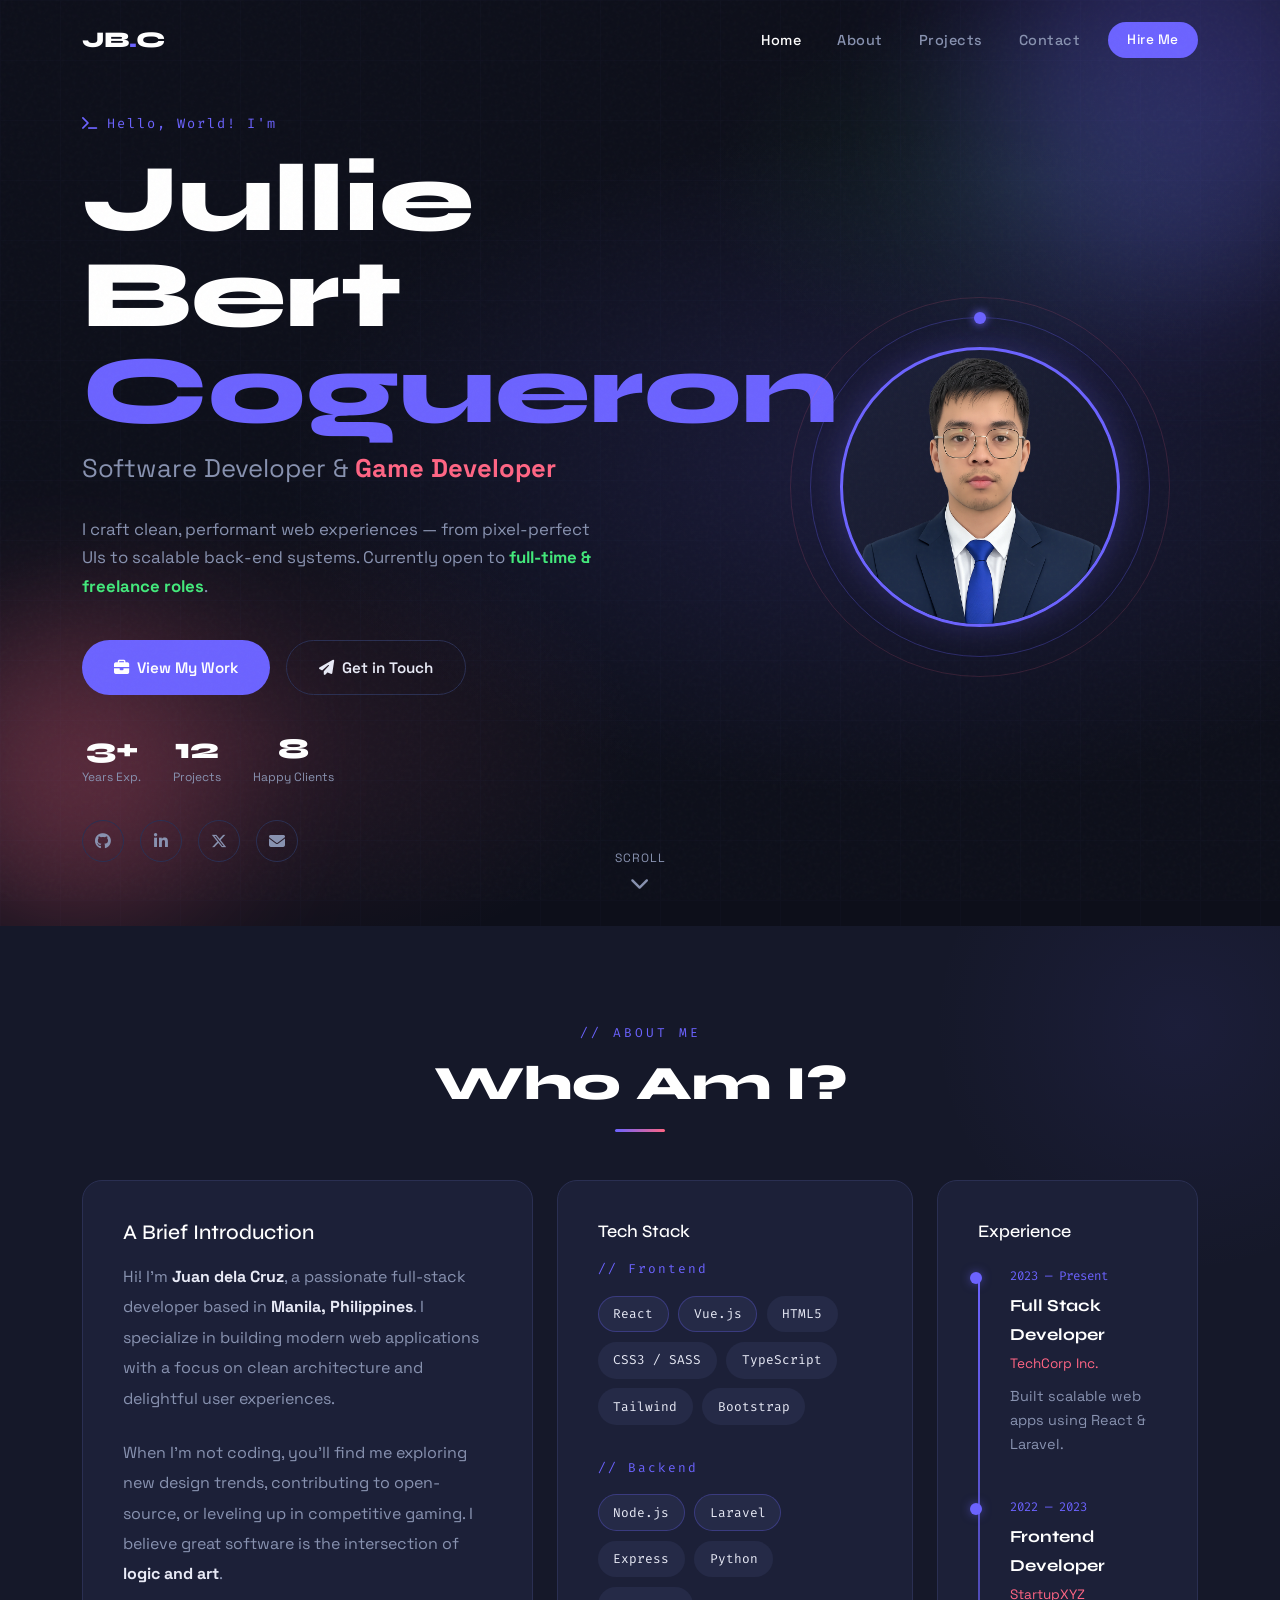
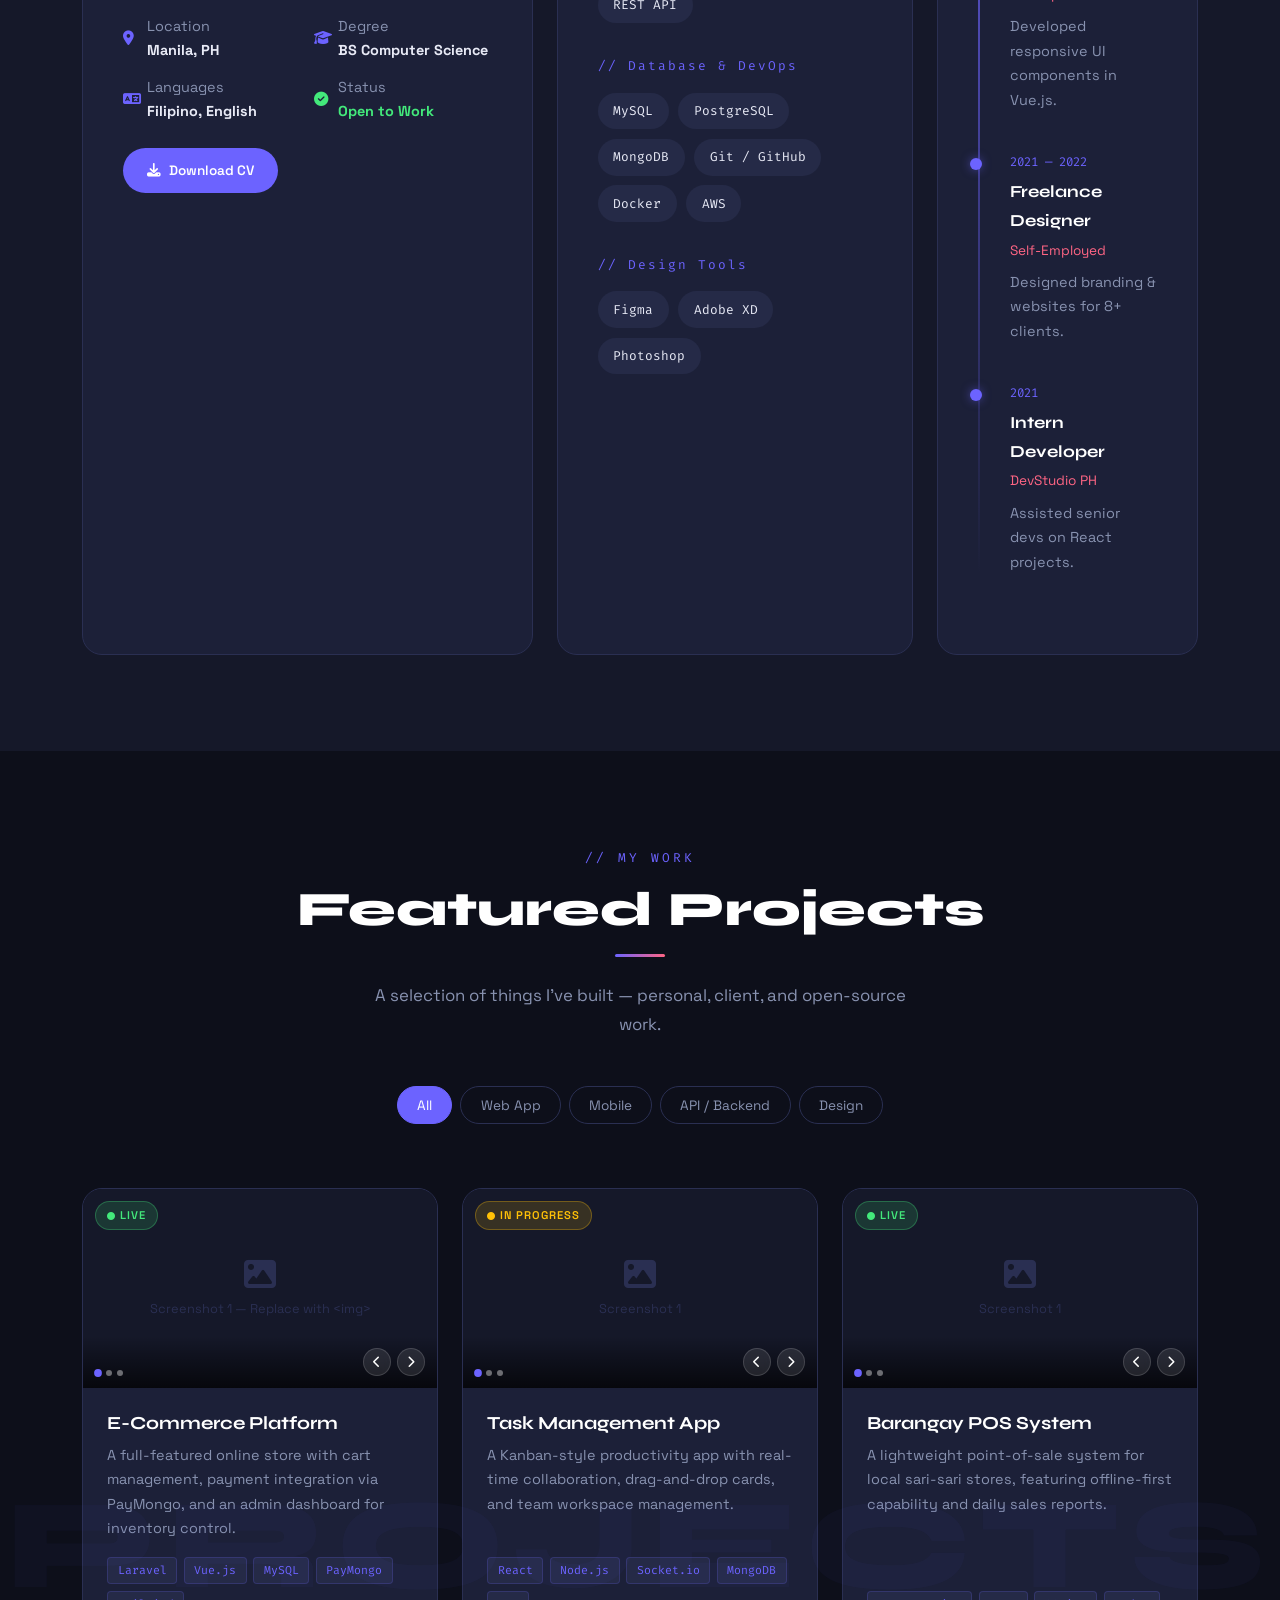
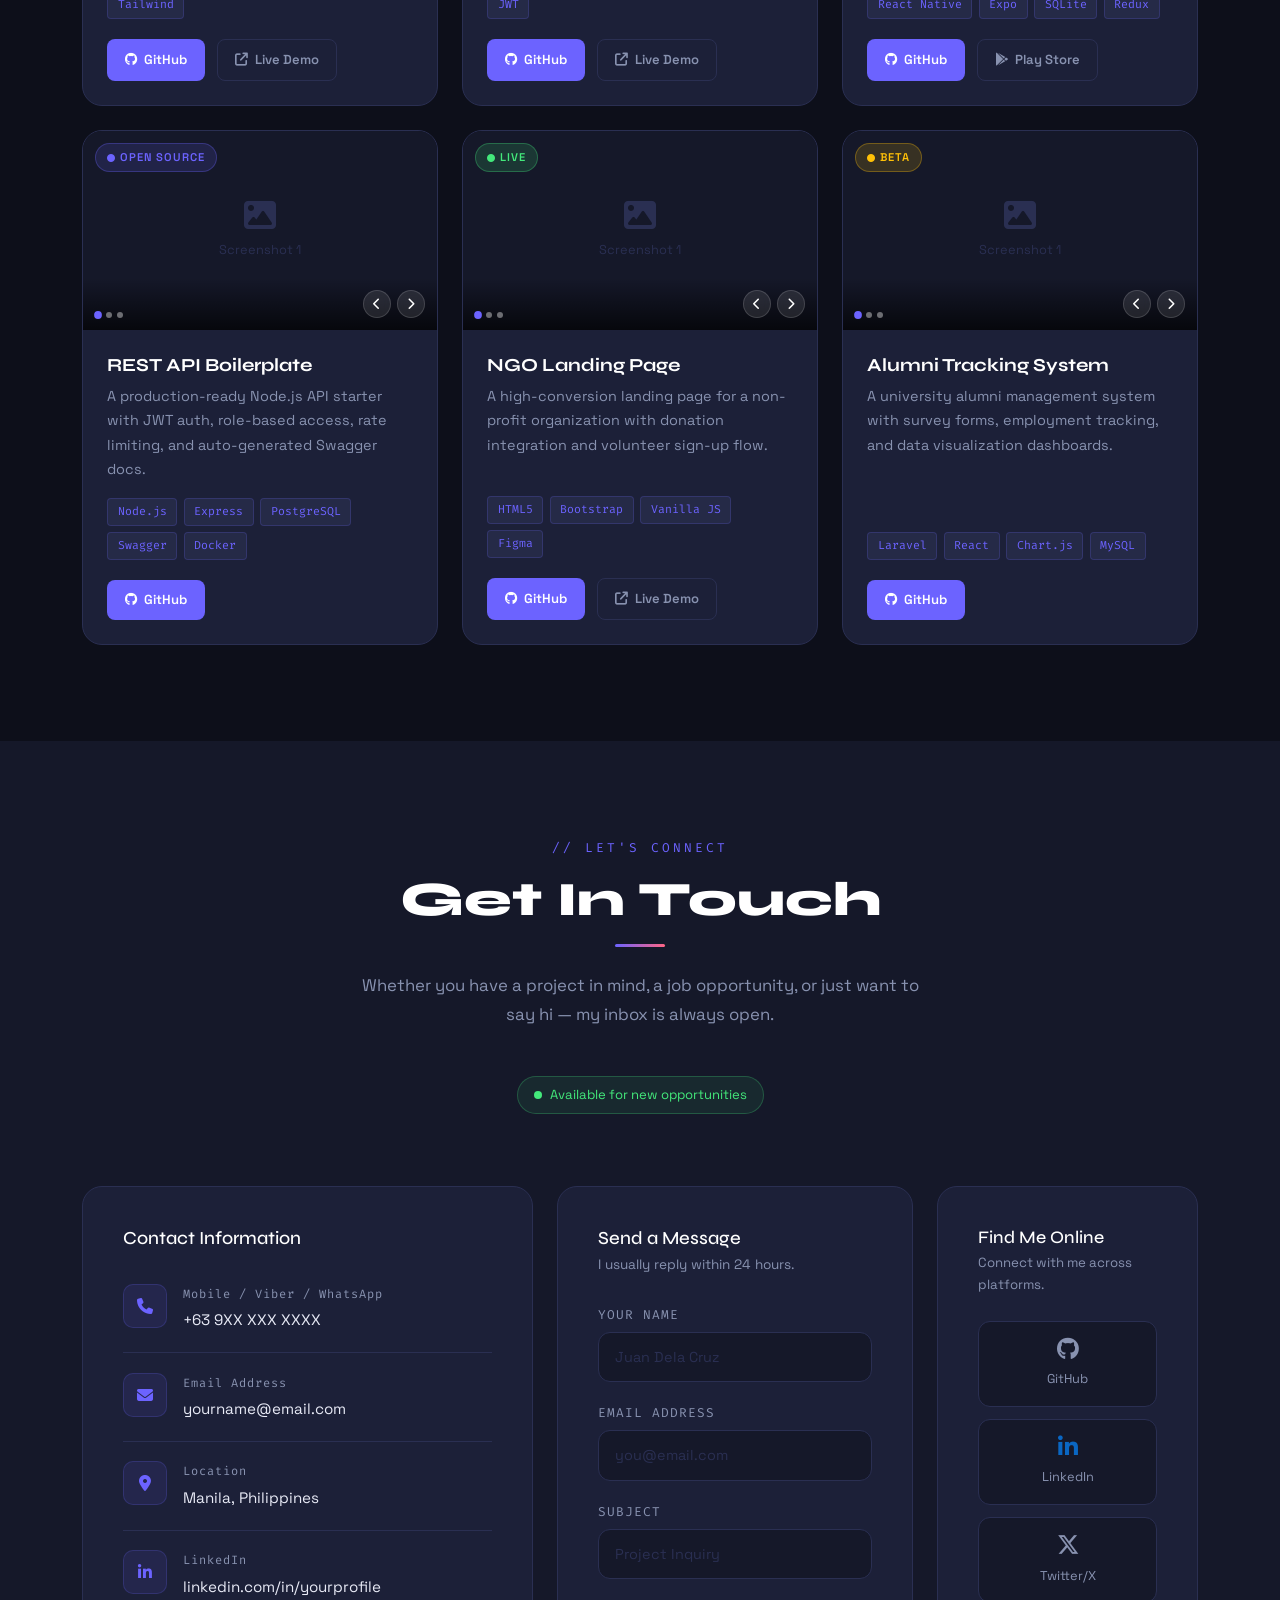
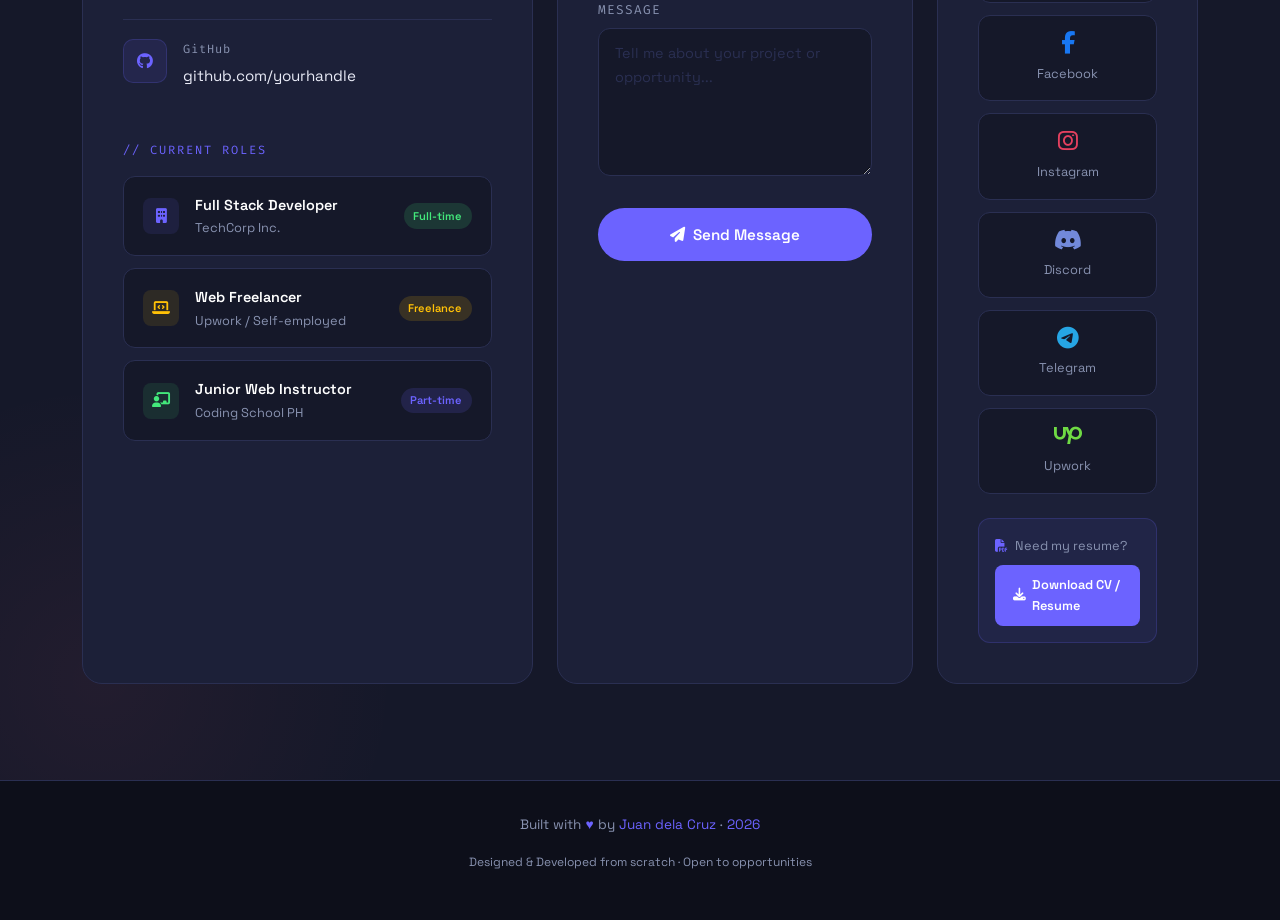
==== FrontEnd/index.html @ 2a9a73ec "First Commit" ====
<!DOCTYPE html>
<html lang="en">
<head>
    <meta charset="UTF-8" />
    <meta name="viewport" content="width=device-width, initial-scale=1.0" />
    <title>Juan dela Cruz — Portfolio</title>
    <meta name="description" content="Full Stack Developer & UI/UX Designer Portfolio" />
    <!-- Bootstrap 5 -->
    <link href="https://cdn.jsdelivr.net/npm/bootstrap@5.3.3/dist/css/bootstrap.min.css" rel="stylesheet" />

    <!-- Font Awesome -->
    <link href="https://cdnjs.cloudflare.com/ajax/libs/font-awesome/6.5.2/css/all.min.css" rel="stylesheet" />

    <!-- Google Fonts -->
    <link href="https://fonts.googleapis.com/css2?family=Space+Grotesk:wght@300;400;500;600;700&family=Syne:wght@700;800&family=Fira+Code:wght@400;500&display=swap" rel="stylesheet" />

    <!-- External CSS -->
    <link rel="stylesheet" href="style.css" />
    
</head>
<body>

    <!-- Navbar -->
    <nav id="navbar" class="navbar navbar-expand-lg">
        <div class="container">
        <a class="navbar-brand nav-brand" href="#hero">JB<span>.</span>C</a>

        <button class="navbar-toggler" type="button" data-bs-toggle="collapse" data-bs-target="#navMenu">
            <span class="navbar-toggler-icon"></span>
        </button>

        <div class="collapse navbar-collapse" id="navMenu">
            <ul class="navbar-nav ms-auto align-items-lg-center gap-lg-1">
            <li class="nav-item"><a class="nav-link" href="#hero">Home</a></li>
            <li class="nav-item"><a class="nav-link" href="#about">About</a></li>
            <li class="nav-item"><a class="nav-link" href="#projects">Projects</a></li>
            <li class="nav-item"><a class="nav-link" href="#contact">Contact</a></li>
            <li class="nav-item ms-lg-2">
                <a class="nav-link btn-hire" href="#contact">Hire Me</a>
            </li>
            </ul>
        </div>
        </div>
    </nav>


  <section id="hero">
    <div class="hero-grid"></div>
    <div class="orb orb-1"></div>
    <div class="orb orb-2"></div>

    <div class="container">
        <div class="row align-items-center g-5">

        <!-- Left: Text -->
        <div class="col-lg-7">
            <div class="hero-eyebrow">
                <i class="fa-solid fa-terminal me-2"></i>Hello, World! I'm
            </div>

            <h1 class="hero-name">
                Jullie Bert<br><span class="accent">Cogueron</span>
            </h1>

            <p class="hero-title">
                Software Developer &amp; <strong>Game Developer</strong>
            </p>

            <p class="hero-desc">
                I craft clean, performant web experiences — from pixel-perfect UIs to scalable back-end systems. Currently open to <strong style="color:var(--clr-accent3)">full-time &amp; freelance roles</strong>.
            </p>

            <div class="hero-cta">
            <a href="#projects" class="btn-primary-custom">
                <i class="fa-solid fa-briefcase"></i> View My Work
            </a>
            <a href="#contact" class="btn-outline-custom">
                <i class="fa-solid fa-paper-plane"></i> Get in Touch
            </a>
            </div>

            <!-- Stats -->
            <div class="hero-stats">
            <div class="stat-item">
                <div class="stat-number">3+</div>
                <div class="stat-label">Years Exp.</div>
            </div>
            <div class="stat-item">
                <div class="stat-number">12</div>
                <div class="stat-label">Projects</div>
            </div>
            <div class="stat-item">
                <div class="stat-number">8</div>
                <div class="stat-label">Happy Clients</div>
            </div>
            </div>

          <!-- Socials -->
          <div class="hero-socials">
            <a href="https://github.com/yourhandle" target="_blank" class="social-link" title="GitHub">
              <i class="fa-brands fa-github"></i>
            </a>
            <a href="https://linkedin.com/in/yourprofile" target="_blank" class="social-link" title="LinkedIn">
              <i class="fa-brands fa-linkedin-in"></i>
            </a>
            <a href="https://twitter.com/yourhandle" target="_blank" class="social-link" title="Twitter/X">
              <i class="fa-brands fa-x-twitter"></i>
            </a>
            <a href="mailto:you@email.com" class="social-link" title="Email">
              <i class="fa-solid fa-envelope"></i>
            </a>
          </div>
        </div>

        <!-- Right: Avatar -->
        <div class="col-lg-5 d-flex justify-content-center">
          <div class="hero-avatar-wrap">
            <div class="hero-avatar-ring-2"></div>
            <div class="hero-avatar-ring"></div>
            <div class="avatar-placeholder">
              <img src="Assets/ProfilePicture.png" alt="">
            </div>
          </div>
        </div>

      </div>
    </div>

    <div class="scroll-indicator">
      <span>SCROLL</span>
      <i class="fa-solid fa-chevron-down"></i>
    </div>
  </section>

  <!-- =============================================
       ABOUT / SKILLS SECTION
  ============================================= -->
  <section id="about">
    <div class="container">

      <div class="text-center mb-5 reveal">
        <div class="section-eyebrow">// about me</div>
        <h2 class="section-title">Who Am I?</h2>
        <div class="section-divider mx-auto"></div>
      </div>

      <div class="row g-4">

        <!-- Bio + Info -->
        <div class="col-lg-5 reveal reveal-delay-1">
          <div class="about-card h-100">
            <h3 class="mb-3" style="font-size:1.3rem;">A Brief Introduction</h3>
            <p class="about-text">
              Hi! I'm <strong>Juan dela Cruz</strong>, a passionate full-stack developer based in
              <strong>Manila, Philippines</strong>. I specialize in building modern web applications
              with a focus on clean architecture and delightful user experiences.
            </p>
            <p class="about-text">
              When I'm not coding, you'll find me exploring new design trends, contributing to open-source,
              or leveling up in competitive gaming. I believe great software is the intersection of
              <strong>logic and art</strong>.
            </p>

            <!-- Key Info Grid -->
            <div class="info-grid">
              <div class="info-item">
                <i class="fa-solid fa-location-dot"></i>
                <div><span>Location</span><br><strong>Manila, PH</strong></div>
              </div>
              <div class="info-item">
                <i class="fa-solid fa-graduation-cap"></i>
                <div><span>Degree</span><br><strong>BS Computer Science</strong></div>
              </div>
              <div class="info-item">
                <i class="fa-solid fa-language"></i>
                <div><span>Languages</span><br><strong>Filipino, English</strong></div>
              </div>
              <div class="info-item">
                <i class="fa-solid fa-circle-check" style="color:var(--clr-accent3)"></i>
                <div><span>Status</span><br><strong style="color:var(--clr-accent3)">Open to Work</strong></div>
              </div>
            </div>

            <a href="#" class="btn-primary-custom mt-4 d-inline-flex" style="padding:0.7rem 1.5rem;font-size:0.85rem;">
              <i class="fa-solid fa-download"></i> Download CV
            </a>
          </div>
        </div>

        <!-- Skills -->
        <div class="col-lg-4 reveal reveal-delay-2">
          <div class="about-card h-100">
            <h3 class="mb-3" style="font-size:1.1rem;">Tech Stack</h3>

            <div class="skill-category">
              <div class="skill-cat-title">// Frontend</div>
              <div class="skills-cloud">
                <span class="skill-badge highlight">React</span>
                <span class="skill-badge highlight">Vue.js</span>
                <span class="skill-badge">HTML5</span>
                <span class="skill-badge">CSS3 / SASS</span>
                <span class="skill-badge">TypeScript</span>
                <span class="skill-badge">Tailwind</span>
                <span class="skill-badge">Bootstrap</span>
              </div>
            </div>

            <div class="skill-category">
              <div class="skill-cat-title">// Backend</div>
              <div class="skills-cloud">
                <span class="skill-badge highlight">Node.js</span>
                <span class="skill-badge highlight">Laravel</span>
                <span class="skill-badge">Express</span>
                <span class="skill-badge">Python</span>
                <span class="skill-badge">REST API</span>
              </div>
            </div>

            <div class="skill-category">
              <div class="skill-cat-title">// Database & DevOps</div>
              <div class="skills-cloud">
                <span class="skill-badge">MySQL</span>
                <span class="skill-badge">PostgreSQL</span>
                <span class="skill-badge">MongoDB</span>
                <span class="skill-badge">Git / GitHub</span>
                <span class="skill-badge">Docker</span>
                <span class="skill-badge">AWS</span>
              </div>
            </div>

            <div class="skill-category">
              <div class="skill-cat-title">// Design Tools</div>
              <div class="skills-cloud">
                <span class="skill-badge">Figma</span>
                <span class="skill-badge">Adobe XD</span>
                <span class="skill-badge">Photoshop</span>
              </div>
            </div>
          </div>
        </div>

        <!-- Experience Timeline -->
        <div class="col-lg-3 reveal reveal-delay-3">
          <div class="about-card h-100">
            <h3 class="mb-4" style="font-size:1.1rem;">Experience</h3>
            <div class="timeline">
              <div class="timeline-item">
                <div class="timeline-date">2023 — Present</div>
                <div class="timeline-role">Full Stack Developer</div>
                <div class="timeline-company">TechCorp Inc.</div>
                <div class="timeline-desc">Built scalable web apps using React & Laravel.</div>
              </div>
              <div class="timeline-item">
                <div class="timeline-date">2022 — 2023</div>
                <div class="timeline-role">Frontend Developer</div>
                <div class="timeline-company">StartupXYZ</div>
                <div class="timeline-desc">Developed responsive UI components in Vue.js.</div>
              </div>
              <div class="timeline-item">
                <div class="timeline-date">2021 — 2022</div>
                <div class="timeline-role">Freelance Designer</div>
                <div class="timeline-company">Self-Employed</div>
                <div class="timeline-desc">Designed branding & websites for 8+ clients.</div>
              </div>
              <div class="timeline-item">
                <div class="timeline-date">2021</div>
                <div class="timeline-role">Intern Developer</div>
                <div class="timeline-company">DevStudio PH</div>
                <div class="timeline-desc">Assisted senior devs on React projects.</div>
              </div>
            </div>
          </div>
        </div>

      </div>
    </div>
  </section>

  <!-- =============================================
       PROJECTS SECTION
  ============================================= -->
  <section id="projects">
    <div class="container">

      <div class="text-center mb-4 reveal">
        <div class="section-eyebrow">// my work</div>
        <h2 class="section-title">Featured Projects</h2>
        <div class="section-divider mx-auto"></div>
        <p class="section-subtitle mx-auto">
          A selection of things I've built — personal, client, and open-source work.
        </p>
      </div>

      <!-- Filter Buttons -->
      <div class="project-filters justify-content-center d-flex reveal">
        <button class="filter-btn active" data-filter="all">All</button>
        <button class="filter-btn" data-filter="web">Web App</button>
        <button class="filter-btn" data-filter="mobile">Mobile</button>
        <button class="filter-btn" data-filter="api">API / Backend</button>
        <button class="filter-btn" data-filter="design">Design</button>
      </div>

      <!-- Projects Grid -->
      <div class="row g-4 mt-1" id="projects-grid">

        <!-- ---- PROJECT 1 ---- -->
        <div class="col-lg-4 col-md-6 project-item reveal reveal-delay-1" data-category="web">
          <div class="project-card">
            <!-- Gallery -->
            <div class="project-gallery">
              <span class="project-status status-live">
                <i class="fa-solid fa-circle" style="font-size:0.5rem"></i> Live
              </span>
              <div class="gallery-track" id="gallery-track-1">
                <!-- Screenshot 1 -->
                <div class="gallery-slide">
                  <div class="gallery-placeholder">
                    <i class="fa-solid fa-image"></i>
                    <span>Screenshot 1 — Replace with &lt;img&gt;</span>
                  </div>
                </div>
                <!-- Screenshot 2 -->
                <div class="gallery-slide">
                  <div class="gallery-placeholder">
                    <i class="fa-solid fa-image"></i>
                    <span>Screenshot 2</span>
                  </div>
                </div>
                <!-- Screenshot 3 -->
                <div class="gallery-slide">
                  <div class="gallery-placeholder">
                    <i class="fa-solid fa-image"></i>
                    <span>Screenshot 3</span>
                  </div>
                </div>
              </div>
              <div class="gallery-nav">
                <div class="gallery-dots" id="dots-1">
                  <button class="gallery-dot active" onclick="goToSlide(1,0)"></button>
                  <button class="gallery-dot" onclick="goToSlide(1,1)"></button>
                  <button class="gallery-dot" onclick="goToSlide(1,2)"></button>
                </div>
                <div class="gallery-arrows">
                  <button class="gallery-arrow" onclick="changeSlide(1,-1)"><i class="fa-solid fa-chevron-left"></i></button>
                  <button class="gallery-arrow" onclick="changeSlide(1,1)"><i class="fa-solid fa-chevron-right"></i></button>
                </div>
              </div>
            </div>

            <div class="project-body">
              <h3 class="project-title">E-Commerce Platform</h3>
              <p class="project-desc">
                A full-featured online store with cart management, payment integration via PayMongo, and an admin dashboard for inventory control.
              </p>
              <div class="tech-stack">
                <span class="tech-tag">Laravel</span>
                <span class="tech-tag">Vue.js</span>
                <span class="tech-tag">MySQL</span>
                <span class="tech-tag">PayMongo</span>
                <span class="tech-tag">Tailwind</span>
              </div>
              <div class="project-links">
                <a href="https://github.com/yourhandle/project1" target="_blank" class="btn-project btn-project-primary">
                  <i class="fa-brands fa-github"></i> GitHub
                </a>
                <a href="https://your-live-link.com" target="_blank" class="btn-project btn-project-ghost">
                  <i class="fa-solid fa-arrow-up-right-from-square"></i> Live Demo
                </a>
              </div>
            </div>
          </div>
        </div>

        <!-- ---- PROJECT 2 ---- -->
        <div class="col-lg-4 col-md-6 project-item reveal reveal-delay-2" data-category="web">
          <div class="project-card">
            <div class="project-gallery">
              <span class="project-status status-wip">
                <i class="fa-solid fa-circle" style="font-size:0.5rem"></i> In Progress
              </span>
              <div class="gallery-track" id="gallery-track-2">
                <div class="gallery-slide">
                  <div class="gallery-placeholder"><i class="fa-solid fa-image"></i><span>Screenshot 1</span></div>
                </div>
                <div class="gallery-slide">
                  <div class="gallery-placeholder"><i class="fa-solid fa-image"></i><span>Screenshot 2</span></div>
                </div>
                <div class="gallery-slide">
                  <div class="gallery-placeholder"><i class="fa-solid fa-image"></i><span>Screenshot 3</span></div>
                </div>
              </div>
              <div class="gallery-nav">
                <div class="gallery-dots" id="dots-2">
                  <button class="gallery-dot active" onclick="goToSlide(2,0)"></button>
                  <button class="gallery-dot" onclick="goToSlide(2,1)"></button>
                  <button class="gallery-dot" onclick="goToSlide(2,2)"></button>
                </div>
                <div class="gallery-arrows">
                  <button class="gallery-arrow" onclick="changeSlide(2,-1)"><i class="fa-solid fa-chevron-left"></i></button>
                  <button class="gallery-arrow" onclick="changeSlide(2,1)"><i class="fa-solid fa-chevron-right"></i></button>
                </div>
              </div>
            </div>
            <div class="project-body">
              <h3 class="project-title">Task Management App</h3>
              <p class="project-desc">
                A Kanban-style productivity app with real-time collaboration, drag-and-drop cards, and team workspace management.
              </p>
              <div class="tech-stack">
                <span class="tech-tag">React</span>
                <span class="tech-tag">Node.js</span>
                <span class="tech-tag">Socket.io</span>
                <span class="tech-tag">MongoDB</span>
                <span class="tech-tag">JWT</span>
              </div>
              <div class="project-links">
                <a href="https://github.com/yourhandle/project2" target="_blank" class="btn-project btn-project-primary">
                  <i class="fa-brands fa-github"></i> GitHub
                </a>
                <a href="#" class="btn-project btn-project-ghost">
                  <i class="fa-solid fa-arrow-up-right-from-square"></i> Live Demo
                </a>
              </div>
            </div>
          </div>
        </div>

        <!-- ---- PROJECT 3 ---- -->
        <div class="col-lg-4 col-md-6 project-item reveal reveal-delay-3" data-category="mobile">
          <div class="project-card">
            <div class="project-gallery">
              <span class="project-status status-live">
                <i class="fa-solid fa-circle" style="font-size:0.5rem"></i> Live
              </span>
              <div class="gallery-track" id="gallery-track-3">
                <div class="gallery-slide">
                  <div class="gallery-placeholder"><i class="fa-solid fa-image"></i><span>Screenshot 1</span></div>
                </div>
                <div class="gallery-slide">
                  <div class="gallery-placeholder"><i class="fa-solid fa-image"></i><span>Screenshot 2</span></div>
                </div>
                <div class="gallery-slide">
                  <div class="gallery-placeholder"><i class="fa-solid fa-image"></i><span>Screenshot 3</span></div>
                </div>
              </div>
              <div class="gallery-nav">
                <div class="gallery-dots" id="dots-3">
                  <button class="gallery-dot active" onclick="goToSlide(3,0)"></button>
                  <button class="gallery-dot" onclick="goToSlide(3,1)"></button>
                  <button class="gallery-dot" onclick="goToSlide(3,2)"></button>
                </div>
                <div class="gallery-arrows">
                  <button class="gallery-arrow" onclick="changeSlide(3,-1)"><i class="fa-solid fa-chevron-left"></i></button>
                  <button class="gallery-arrow" onclick="changeSlide(3,1)"><i class="fa-solid fa-chevron-right"></i></button>
                </div>
              </div>
            </div>
            <div class="project-body">
              <h3 class="project-title">Barangay POS System</h3>
              <p class="project-desc">
                A lightweight point-of-sale system for local sari-sari stores, featuring offline-first capability and daily sales reports.
              </p>
              <div class="tech-stack">
                <span class="tech-tag">React Native</span>
                <span class="tech-tag">Expo</span>
                <span class="tech-tag">SQLite</span>
                <span class="tech-tag">Redux</span>
              </div>
              <div class="project-links">
                <a href="https://github.com/yourhandle/project3" target="_blank" class="btn-project btn-project-primary">
                  <i class="fa-brands fa-github"></i> GitHub
                </a>
                <a href="#" class="btn-project btn-project-ghost">
                  <i class="fa-brands fa-google-play"></i> Play Store
                </a>
              </div>
            </div>
          </div>
        </div>

        <!-- ---- PROJECT 4 ---- -->
        <div class="col-lg-4 col-md-6 project-item reveal reveal-delay-1" data-category="api">
          <div class="project-card">
            <div class="project-gallery">
              <span class="project-status status-archived">
                <i class="fa-solid fa-circle" style="font-size:0.5rem"></i> Open Source
              </span>
              <div class="gallery-track" id="gallery-track-4">
                <div class="gallery-slide">
                  <div class="gallery-placeholder"><i class="fa-solid fa-image"></i><span>Screenshot 1</span></div>
                </div>
                <div class="gallery-slide">
                  <div class="gallery-placeholder"><i class="fa-solid fa-image"></i><span>Screenshot 2</span></div>
                </div>
                <div class="gallery-slide">
                  <div class="gallery-placeholder"><i class="fa-solid fa-image"></i><span>Screenshot 3</span></div>
                </div>
              </div>
              <div class="gallery-nav">
                <div class="gallery-dots" id="dots-4">
                  <button class="gallery-dot active" onclick="goToSlide(4,0)"></button>
                  <button class="gallery-dot" onclick="goToSlide(4,1)"></button>
                  <button class="gallery-dot" onclick="goToSlide(4,2)"></button>
                </div>
                <div class="gallery-arrows">
                  <button class="gallery-arrow" onclick="changeSlide(4,-1)"><i class="fa-solid fa-chevron-left"></i></button>
                  <button class="gallery-arrow" onclick="changeSlide(4,1)"><i class="fa-solid fa-chevron-right"></i></button>
                </div>
              </div>
            </div>
            <div class="project-body">
              <h3 class="project-title">REST API Boilerplate</h3>
              <p class="project-desc">
                A production-ready Node.js API starter with JWT auth, role-based access, rate limiting, and auto-generated Swagger docs.
              </p>
              <div class="tech-stack">
                <span class="tech-tag">Node.js</span>
                <span class="tech-tag">Express</span>
                <span class="tech-tag">PostgreSQL</span>
                <span class="tech-tag">Swagger</span>
                <span class="tech-tag">Docker</span>
              </div>
              <div class="project-links">
                <a href="https://github.com/yourhandle/project4" target="_blank" class="btn-project btn-project-primary">
                  <i class="fa-brands fa-github"></i> GitHub
                </a>
              </div>
            </div>
          </div>
        </div>

        <!-- ---- PROJECT 5 ---- -->
        <div class="col-lg-4 col-md-6 project-item reveal reveal-delay-2" data-category="design">
          <div class="project-card">
            <div class="project-gallery">
              <span class="project-status status-live">
                <i class="fa-solid fa-circle" style="font-size:0.5rem"></i> Live
              </span>
              <div class="gallery-track" id="gallery-track-5">
                <div class="gallery-slide">
                  <div class="gallery-placeholder"><i class="fa-solid fa-image"></i><span>Screenshot 1</span></div>
                </div>
                <div class="gallery-slide">
                  <div class="gallery-placeholder"><i class="fa-solid fa-image"></i><span>Screenshot 2</span></div>
                </div>
                <div class="gallery-slide">
                  <div class="gallery-placeholder"><i class="fa-solid fa-image"></i><span>Screenshot 3</span></div>
                </div>
              </div>
              <div class="gallery-nav">
                <div class="gallery-dots" id="dots-5">
                  <button class="gallery-dot active" onclick="goToSlide(5,0)"></button>
                  <button class="gallery-dot" onclick="goToSlide(5,1)"></button>
                  <button class="gallery-dot" onclick="goToSlide(5,2)"></button>
                </div>
                <div class="gallery-arrows">
                  <button class="gallery-arrow" onclick="changeSlide(5,-1)"><i class="fa-solid fa-chevron-left"></i></button>
                  <button class="gallery-arrow" onclick="changeSlide(5,1)"><i class="fa-solid fa-chevron-right"></i></button>
                </div>
              </div>
            </div>
            <div class="project-body">
              <h3 class="project-title">NGO Landing Page</h3>
              <p class="project-desc">
                A high-conversion landing page for a non-profit organization with donation integration and volunteer sign-up flow.
              </p>
              <div class="tech-stack">
                <span class="tech-tag">HTML5</span>
                <span class="tech-tag">Bootstrap</span>
                <span class="tech-tag">Vanilla JS</span>
                <span class="tech-tag">Figma</span>
              </div>
              <div class="project-links">
                <a href="https://github.com/yourhandle/project5" target="_blank" class="btn-project btn-project-primary">
                  <i class="fa-brands fa-github"></i> GitHub
                </a>
                <a href="#" class="btn-project btn-project-ghost">
                  <i class="fa-solid fa-arrow-up-right-from-square"></i> Live Demo
                </a>
              </div>
            </div>
          </div>
        </div>

        <!-- ---- PROJECT 6 ---- -->
        <div class="col-lg-4 col-md-6 project-item reveal reveal-delay-3" data-category="web">
          <div class="project-card">
            <div class="project-gallery">
              <span class="project-status status-wip">
                <i class="fa-solid fa-circle" style="font-size:0.5rem"></i> Beta
              </span>
              <div class="gallery-track" id="gallery-track-6">
                <div class="gallery-slide">
                  <div class="gallery-placeholder"><i class="fa-solid fa-image"></i><span>Screenshot 1</span></div>
                </div>
                <div class="gallery-slide">
                  <div class="gallery-placeholder"><i class="fa-solid fa-image"></i><span>Screenshot 2</span></div>
                </div>
                <div class="gallery-slide">
                  <div class="gallery-placeholder"><i class="fa-solid fa-image"></i><span>Screenshot 3</span></div>
                </div>
              </div>
              <div class="gallery-nav">
                <div class="gallery-dots" id="dots-6">
                  <button class="gallery-dot active" onclick="goToSlide(6,0)"></button>
                  <button class="gallery-dot" onclick="goToSlide(6,1)"></button>
                  <button class="gallery-dot" onclick="goToSlide(6,2)"></button>
                </div>
                <div class="gallery-arrows">
                  <button class="gallery-arrow" onclick="changeSlide(6,-1)"><i class="fa-solid fa-chevron-left"></i></button>
                  <button class="gallery-arrow" onclick="changeSlide(6,1)"><i class="fa-solid fa-chevron-right"></i></button>
                </div>
              </div>
            </div>
            <div class="project-body">
              <h3 class="project-title">Alumni Tracking System</h3>
              <p class="project-desc">
                A university alumni management system with survey forms, employment tracking, and data visualization dashboards.
              </p>
              <div class="tech-stack">
                <span class="tech-tag">Laravel</span>
                <span class="tech-tag">React</span>
                <span class="tech-tag">Chart.js</span>
                <span class="tech-tag">MySQL</span>
              </div>
              <div class="project-links">
                <a href="https://github.com/yourhandle/project6" target="_blank" class="btn-project btn-project-primary">
                  <i class="fa-brands fa-github"></i> GitHub
                </a>
              </div>
            </div>
          </div>
        </div>

      </div><!-- end projects-grid -->
    </div>
  </section>

  <!-- =============================================
       CONTACT SECTION
  ============================================= -->
  <section id="contact">
    <div class="container">

      <div class="text-center mb-5 reveal">
        <div class="section-eyebrow">// let's connect</div>
        <h2 class="section-title">Get In Touch</h2>
        <div class="section-divider mx-auto"></div>
        <p class="section-subtitle mx-auto">
          Whether you have a project in mind, a job opportunity, or just want to say hi — my inbox is always open.
        </p>
        <div class="availability-badge d-inline-flex">
          <span class="availability-dot"></span>
          Available for new opportunities
        </div>
      </div>

      <div class="row g-4">

        <!-- Contact Info + Jobs -->
        <div class="col-lg-5 reveal reveal-delay-1">
          <div class="contact-card h-100">
            <h3 style="font-size:1.15rem;" class="mb-3">Contact Information</h3>

            <ul class="contact-info-list">
              <li class="contact-info-item">
                <div class="contact-icon"><i class="fa-solid fa-phone"></i></div>
                <div>
                  <div class="contact-info-label">Mobile / Viber / WhatsApp</div>
                  <div class="contact-info-value">
                    <a href="tel:+639XXXXXXXXX">+63 9XX XXX XXXX</a>
                  </div>
                </div>
              </li>
              <li class="contact-info-item">
                <div class="contact-icon"><i class="fa-solid fa-envelope"></i></div>
                <div>
                  <div class="contact-info-label">Email Address</div>
                  <div class="contact-info-value">
                    <a href="mailto:yourname@email.com">yourname@email.com</a>
                  </div>
                </div>
              </li>
              <li class="contact-info-item">
                <div class="contact-icon"><i class="fa-solid fa-location-dot"></i></div>
                <div>
                  <div class="contact-info-label">Location</div>
                  <div class="contact-info-value">Manila, Philippines</div>
                </div>
              </li>
              <li class="contact-info-item">
                <div class="contact-icon"><i class="fa-brands fa-linkedin-in"></i></div>
                <div>
                  <div class="contact-info-label">LinkedIn</div>
                  <div class="contact-info-value">
                    <a href="https://linkedin.com/in/yourprofile" target="_blank">linkedin.com/in/yourprofile</a>
                  </div>
                </div>
              </li>
              <li class="contact-info-item">
                <div class="contact-icon"><i class="fa-brands fa-github"></i></div>
                <div>
                  <div class="contact-info-label">GitHub</div>
                  <div class="contact-info-value">
                    <a href="https://github.com/yourhandle" target="_blank">github.com/yourhandle</a>
                  </div>
                </div>
              </li>
            </ul>

            <!-- Current Jobs / Roles — Dynamic, add as many as you need -->
            <div class="jobs-section">
              <div class="jobs-label">// CURRENT ROLES</div>

              <div class="job-card">
                <div class="job-card-icon" style="background:rgba(108,99,255,0.1);color:var(--clr-accent);">
                  <i class="fa-solid fa-building"></i>
                </div>
                <div>
                  <div class="job-card-title">Full Stack Developer</div>
                  <div class="job-card-company">TechCorp Inc.</div>
                </div>
                <span class="job-card-badge badge-active">Full-time</span>
              </div>

              <div class="job-card">
                <div class="job-card-icon" style="background:rgba(255,193,7,0.1);color:#ffc107;">
                  <i class="fa-solid fa-laptop-code"></i>
                </div>
                <div>
                  <div class="job-card-title">Web Freelancer</div>
                  <div class="job-card-company">Upwork / Self-employed</div>
                </div>
                <span class="job-card-badge badge-freelance">Freelance</span>
              </div>

              <div class="job-card">
                <div class="job-card-icon" style="background:rgba(67,233,123,0.1);color:var(--clr-accent3);">
                  <i class="fa-solid fa-chalkboard-user"></i>
                </div>
                <div>
                  <div class="job-card-title">Junior Web Instructor</div>
                  <div class="job-card-company">Coding School PH</div>
                </div>
                <span class="job-card-badge badge-part">Part-time</span>
              </div>

              <!-- Add more job-card blocks as needed -->
            </div>
          </div>
        </div>

        <!-- Contact Form -->
        <div class="col-lg-4 reveal reveal-delay-2">
          <div class="contact-card h-100">
            <h3 style="font-size:1.15rem;" class="mb-1">Send a Message</h3>
            <p style="font-size:0.85rem;color:var(--clr-muted);" class="mb-4">I usually reply within 24 hours.</p>

            <div class="contact-form">
              <div class="mb-3">
                <label class="form-label-custom">YOUR NAME</label>
                <input type="text" class="form-control-custom" placeholder="Juan Dela Cruz" />
              </div>
              <div class="mb-3">
                <label class="form-label-custom">EMAIL ADDRESS</label>
                <input type="email" class="form-control-custom" placeholder="you@email.com" />
              </div>
              <div class="mb-3">
                <label class="form-label-custom">SUBJECT</label>
                <input type="text" class="form-control-custom" placeholder="Project Inquiry" />
              </div>
              <div class="mb-4">
                <label class="form-label-custom">MESSAGE</label>
                <textarea class="form-control-custom" rows="5" placeholder="Tell me about your project or opportunity..."></textarea>
              </div>
              <button type="button" class="btn-primary-custom w-100 justify-content-center" onclick="handleFormSubmit(this)">
                <i class="fa-solid fa-paper-plane"></i> Send Message
              </button>
            </div>
          </div>
        </div>

        <!-- Social Links -->
        <div class="col-lg-3 reveal reveal-delay-3">
          <div class="contact-card h-100">
            <h3 style="font-size:1.1rem;" class="mb-1">Find Me Online</h3>
            <p style="font-size:0.83rem;color:var(--clr-muted);" class="mb-3">Connect with me across platforms.</p>

            <div class="social-grid">
              <a href="https://github.com/yourhandle" target="_blank" class="social-card">
                <i class="fa-brands fa-github"></i>
                <span>GitHub</span>
              </a>
              <a href="https://linkedin.com/in/yourprofile" target="_blank" class="social-card">
                <i class="fa-brands fa-linkedin-in" style="color:#0a66c2"></i>
                <span>LinkedIn</span>
              </a>
              <a href="https://twitter.com/yourhandle" target="_blank" class="social-card">
                <i class="fa-brands fa-x-twitter"></i>
                <span>Twitter/X</span>
              </a>
              <a href="https://facebook.com/yourprofile" target="_blank" class="social-card">
                <i class="fa-brands fa-facebook-f" style="color:#1877f2"></i>
                <span>Facebook</span>
              </a>
              <a href="https://instagram.com/yourhandle" target="_blank" class="social-card">
                <i class="fa-brands fa-instagram" style="color:#e4405f"></i>
                <span>Instagram</span>
              </a>
              <a href="https://discord.gg/yourserver" target="_blank" class="social-card">
                <i class="fa-brands fa-discord" style="color:#7289da"></i>
                <span>Discord</span>
              </a>
              <a href="https://t.me/yourhandle" target="_blank" class="social-card">
                <i class="fa-brands fa-telegram" style="color:#26a5e4"></i>
                <span>Telegram</span>
              </a>
              <a href="https://upwork.com/freelancers/~yourprofile" target="_blank" class="social-card">
                <i class="fa-brands fa-upwork" style="color:#6fda44"></i>
                <span>Upwork</span>
              </a>
            </div>

            <!-- Quick CTA -->
            <div class="mt-4 p-3" style="background:rgba(108,99,255,0.08);border:1px solid rgba(108,99,255,0.2);border-radius:12px;">
              <div style="font-size:0.8rem;color:var(--clr-muted);margin-bottom:0.5rem;">
                <i class="fa-solid fa-file-pdf me-1" style="color:var(--clr-accent)"></i> Need my resume?
              </div>
              <a href="#" class="btn-project btn-project-primary" style="font-size:0.8rem;">
                <i class="fa-solid fa-download"></i> Download CV / Resume
              </a>
            </div>
          </div>
        </div>

      </div>
    </div>
  </section>

  <!-- =============================================
       FOOTER
  ============================================= -->
  <footer>
    <div class="container">
      <p>Built with <span>♥</span> by <span>Juan dela Cruz</span> · <span id="year"></span></p>
      <p style="margin-top:0.3rem;font-size:0.75rem;">Designed & Developed from scratch · Open to opportunities</p>
    </div>
  </footer>

  <!-- =============================================
       SCRIPTS
  ============================================= -->
  <!-- Bootstrap JS -->
  <script src="https://cdn.jsdelivr.net/npm/bootstrap@5.3.3/dist/js/bootstrap.bundle.min.js"></script>

  <script>
    /* ---- Navbar scroll effect ---- */
    const navbar = document.getElementById('navbar');
    window.addEventListener('scroll', () => {
      navbar.classList.toggle('scrolled', window.scrollY > 30);
    });

    /* ---- Active nav link on scroll ---- */
    const sections = document.querySelectorAll('section[id]');
    const navLinks = document.querySelectorAll('.nav-link[href^="#"]');
    window.addEventListener('scroll', () => {
      let current = '';
      sections.forEach(s => {
        if (window.scrollY >= s.offsetTop - 120) current = s.id;
      });
      navLinks.forEach(a => {
        a.classList.toggle('active', a.getAttribute('href') === '#' + current);
      });
    });

    /* ---- Scroll reveal ---- */
    const revealEls = document.querySelectorAll('.reveal');
    const observer = new IntersectionObserver((entries) => {
      entries.forEach(e => {
        if (e.isIntersecting) {
          e.target.classList.add('visible');
          observer.unobserve(e.target);
        }
      });
    }, { threshold: 0.12 });
    revealEls.forEach(el => observer.observe(el));

    /* ---- Gallery Slider ---- */
    const galleryState = {};

    function initGallery(id) {
      galleryState[id] = 0;
    }

    [1, 2, 3, 4, 5, 6].forEach(id => initGallery(id));

    function goToSlide(galleryId, index) {
      const track = document.getElementById(`gallery-track-${galleryId}`);
      const slides = track.querySelectorAll('.gallery-slide');
      const dots = document.querySelectorAll(`#dots-${galleryId} .gallery-dot`);
      const count = slides.length;

      index = (index + count) % count;
      galleryState[galleryId] = index;

      track.style.transform = `translateX(-${index * 100}%)`;
      dots.forEach((d, i) => d.classList.toggle('active', i === index));
    }

    function changeSlide(galleryId, direction) {
      const current = galleryState[galleryId] || 0;
      goToSlide(galleryId, current + direction);
    }

    /* ---- Auto-slide galleries ---- */
    [1, 2, 3, 4, 5, 6].forEach(id => {
      setInterval(() => {
        const current = galleryState[id] || 0;
        goToSlide(id, current + 1);
      }, 3000 + id * 400); // slight offset per gallery
    });

    /* ---- Project Filters ---- */
    const filterBtns = document.querySelectorAll('.filter-btn');
    const projectItems = document.querySelectorAll('.project-item');

    filterBtns.forEach(btn => {
      btn.addEventListener('click', () => {
        filterBtns.forEach(b => b.classList.remove('active'));
        btn.classList.add('active');

        const filter = btn.dataset.filter;
        projectItems.forEach(item => {
          const category = item.dataset.category;
          const show = filter === 'all' || category === filter;
          item.style.opacity = '0';
          item.style.transform = 'scale(0.95)';
          setTimeout(() => {
            item.style.display = show ? '' : 'none';
            if (show) {
              requestAnimationFrame(() => {
                item.style.opacity = '1';
                item.style.transform = 'scale(1)';
                item.style.transition = 'opacity 0.4s ease, transform 0.4s ease';
              });
            }
          }, 200);
        });
      });
    });

    /* ---- Footer year ---- */
    document.getElementById('year').textContent = new Date().getFullYear();

    /* ---- Form submit handler ---- */
    function handleFormSubmit(btn) {
      const original = btn.innerHTML;
      btn.innerHTML = '<i class="fa-solid fa-circle-notch fa-spin"></i> Sending...';
      btn.disabled = true;
      setTimeout(() => {
        btn.innerHTML = '<i class="fa-solid fa-check"></i> Message Sent!';
        btn.style.background = 'var(--clr-accent3)';
        setTimeout(() => {
          btn.innerHTML = original;
          btn.disabled = false;
          btn.style.background = '';
        }, 3000);
      }, 1800);
    }
  </script>

</body>
</html>
---- FrontEnd/style.css ----
/* =============================================
   PORTFOLIO STYLESHEET
   External CSS — Bootstrap 5 Compatible
   ============================================= */

/* ---- Google Fonts ---- */
@import url('https://fonts.googleapis.com/css2?family=Space+Grotesk:wght@300;400;500;600;700&family=Syne:wght@700;800&family=Fira+Code:wght@400;500&display=swap');

/* ---- CSS Variables / Color Palette ---- */
:root {
  --clr-bg:         #0d0f1a;
  --clr-surface:    #151829;
  --clr-card:       #1c2038;
  --clr-border:     #2a2f52;
  --clr-accent:     #6c63ff;
  --clr-accent2:    #ff6584;
  --clr-accent3:    #43e97b;
  --clr-text:       #e8eaf6;
  --clr-muted:      #8892b0;
  --clr-heading:    #ffffff;
  --clr-tag:        #252a47;

  --font-display:   'Syne', sans-serif;
  --font-body:      'Space Grotesk', sans-serif;
  --font-mono:      'Fira Code', monospace;

  --radius:         12px;
  --radius-lg:      20px;
  --transition:     0.3s cubic-bezier(0.4, 0, 0.2, 1);
  --shadow:         0 8px 32px rgba(0,0,0,0.4);
  --glow:           0 0 30px rgba(108,99,255,0.25);
}

/* ---- Reset & Base ---- */
*, *::before, *::after { box-sizing: border-box; margin: 0; padding: 0; }

html { scroll-behavior: smooth; }

body {
  font-family: var(--font-body);
  background-color: var(--clr-bg);
  color: var(--clr-text);
  line-height: 1.7;
  overflow-x: hidden;
}

::selection { background: var(--clr-accent); color: #fff; }

/* ---- Scrollbar ---- */
::-webkit-scrollbar { width: 6px; }
::-webkit-scrollbar-track { background: var(--clr-bg); }
::-webkit-scrollbar-thumb { background: var(--clr-accent); border-radius: 10px; }

/* ---- Typography ---- */
h1, h2, h3, h4, h5 {
  font-family: var(--font-display);
  color: var(--clr-heading);
  line-height: 1.2;
}

a { color: var(--clr-accent); text-decoration: none; transition: color var(--transition); }
a:hover { color: var(--clr-accent2); }

code, .mono { font-family: var(--font-mono); }

/* ---- Noise Overlay ---- */
body::before {
  content: '';
  position: fixed;
  inset: 0;
  background-image: url("data:image/svg+xml,%3Csvg viewBox='0 0 256 256' xmlns='http://www.w3.org/2000/svg'%3E%3Cfilter id='noise'%3E%3CfeTurbulence type='fractalNoise' baseFrequency='0.9' numOctaves='4' stitchTiles='stitch'/%3E%3C/filter%3E%3Crect width='100%25' height='100%25' filter='url(%23noise)' opacity='0.04'/%3E%3C/svg%3E");
  pointer-events: none;
  z-index: 9999;
  opacity: 0.6;
}


#navbar {
  position: fixed;
  top: 0; left: 0; right: 0;
  z-index: 1000;
  padding: 1rem 0;
  transition: background var(--transition), box-shadow var(--transition);
}

#navbar.scrolled {
  background: rgba(13, 15, 26, 0.92);
  backdrop-filter: blur(20px);
  box-shadow: 0 1px 0 var(--clr-border);
}

.nav-brand {
  font-family: var(--font-display);
  font-size: 1.4rem;
  font-weight: 800;
  color: var(--clr-heading) !important;
  letter-spacing: -0.5px;
}

.nav-brand span { color: var(--clr-accent); }

.navbar-toggler {
  border: 1px solid var(--clr-border);
  padding: 0.4rem 0.6rem;
}

.navbar-toggler-icon {
  background-image: url("data:image/svg+xml,%3csvg xmlns='http://www.w3.org/2000/svg' viewBox='0 0 30 30'%3e%3cpath stroke='rgba%28232, 234, 246, 0.9%29' stroke-linecap='round' stroke-miterlimit='10' stroke-width='2' d='M4 7h22M4 15h22M4 23h22'/%3e%3c/svg%3e");
}

.nav-link {
  color: var(--clr-muted) !important;
  font-size: 0.9rem;
  font-weight: 500;
  letter-spacing: 0.5px;
  padding: 0.4rem 1rem !important;
  position: relative;
  transition: color var(--transition);
}

.nav-link::after {
  content: '';
  position: absolute;
  bottom: 0; left: 50%; right: 50%;
  height: 2px;
  background: var(--clr-accent);
  border-radius: 2px;
  transition: left var(--transition), right var(--transition);
}

.nav-link:hover, .nav-link.active {
  color: var(--clr-heading) !important;
}

.nav-link:hover::after { left: 1rem; right: 1rem; }

.btn-hire {
  background: var(--clr-accent);
  color: #fff !important;
  border-radius: 50px;
  padding: 0.4rem 1.2rem !important;
  font-size: 0.85rem !important;
  transition: box-shadow var(--transition), transform var(--transition);
}

.btn-hire:hover {
  box-shadow: 0 0 20px rgba(108,99,255,0.5);
  transform: translateY(-1px);
  color: #fff !important;
}

/* ===========================
   HERO SECTION
   =========================== */
#hero {
  min-height: 100vh;
  display: flex;
  align-items: center;
  position: relative;
  overflow: hidden;
  padding: 7rem 0 4rem;
}

/* Mesh gradient background */
#hero::before {
  content: '';
  position: absolute;
  inset: 0;
  background:
    radial-gradient(ellipse 80% 60% at 70% 50%, rgba(108,99,255,0.15) 0%, transparent 60%),
    radial-gradient(ellipse 60% 50% at 20% 80%, rgba(255,101,132,0.1) 0%, transparent 50%),
    radial-gradient(ellipse 50% 40% at 80% 20%, rgba(67,233,123,0.08) 0%, transparent 50%);
  pointer-events: none;
}

/* Floating orbs */
.orb {
  position: absolute;
  border-radius: 50%;
  filter: blur(80px);
  opacity: 0.3;
  animation: floatOrb 8s ease-in-out infinite;
}

.orb-1 {
  width: 400px; height: 400px;
  background: var(--clr-accent);
  top: -100px; right: -100px;
  animation-delay: 0s;
}

.orb-2 {
  width: 300px; height: 300px;
  background: var(--clr-accent2);
  bottom: 0; left: -80px;
  animation-delay: -4s;
}

@keyframes floatOrb {
  0%, 100% { transform: translate(0, 0) scale(1); }
  50% { transform: translate(30px, -30px) scale(1.05); }
}

/* Grid lines */
.hero-grid {
  position: absolute;
  inset: 0;
  background-image:
    linear-gradient(var(--clr-border) 1px, transparent 1px),
    linear-gradient(90deg, var(--clr-border) 1px, transparent 1px);
  background-size: 60px 60px;
  opacity: 0.08;
  pointer-events: none;
}

.hero-eyebrow {
  font-family: var(--font-mono);
  font-size: 0.85rem;
  color: var(--clr-accent);
  letter-spacing: 2px;
  margin-bottom: 1rem;
  opacity: 0;
  animation: fadeUp 0.6s 0.2s forwards;
}

.hero-name {
  font-size: clamp(3rem, 8vw, 6rem);
  font-weight: 800;
  line-height: 1;
  margin-bottom: 0.5rem;
  opacity: 0;
  animation: fadeUp 0.6s 0.4s forwards;
}

.hero-name .accent { color: var(--clr-accent); }

.hero-title {
  font-size: clamp(1.2rem, 3vw, 1.6rem);
  color: var(--clr-muted);
  font-weight: 400;
  margin-bottom: 1.5rem;
  opacity: 0;
  animation: fadeUp 0.6s 0.6s forwards;
}

.hero-title strong { color: var(--clr-accent2); }

.hero-desc {
  max-width: 520px;
  color: var(--clr-muted);
  font-size: 1.05rem;
  margin-bottom: 2.5rem;
  opacity: 0;
  animation: fadeUp 0.6s 0.8s forwards;
}

.hero-cta {
  display: flex;
  gap: 1rem;
  flex-wrap: wrap;
  opacity: 0;
  animation: fadeUp 0.6s 1s forwards;
}

.btn-primary-custom {
  display: inline-flex;
  align-items: center;
  gap: 0.5rem;
  background: var(--clr-accent);
  color: #fff;
  padding: 0.85rem 2rem;
  border-radius: 50px;
  font-weight: 600;
  font-size: 0.95rem;
  border: none;
  cursor: pointer;
  transition: box-shadow var(--transition), transform var(--transition);
}
.btn-primary-custom:hover {
  box-shadow: 0 0 30px rgba(108,99,255,0.5);
  transform: translateY(-2px);
  color: #fff;
}

.btn-outline-custom {
  display: inline-flex;
  align-items: center;
  gap: 0.5rem;
  background: transparent;
  color: var(--clr-text);
  padding: 0.85rem 2rem;
  border-radius: 50px;
  font-weight: 600;
  font-size: 0.95rem;
  border: 1px solid var(--clr-border);
  cursor: pointer;
  transition: border-color var(--transition), background var(--transition), transform var(--transition);
}

.btn-outline-custom:hover {
  border-color: var(--clr-accent);
  background: rgba(108,99,255,0.1);
  transform: translateY(-2px);
  color: var(--clr-text);
}

/* Hero avatar */
.hero-avatar-wrap {
  position: relative;
  display: flex;
  justify-content: center;
  align-items: center;
  opacity: 0;
  animation: fadeIn 0.8s 0.5s forwards;
}

.hero-avatar-ring {
  position: absolute;
  width: 340px; height: 340px;
  border-radius: 50%;
  border: 1px solid rgba(108,99,255,0.3);
  animation: spin 20s linear infinite;
}

.hero-avatar-ring::before {
  content: '';
  position: absolute;
  width: 12px; height: 12px;
  background: var(--clr-accent);
  border-radius: 50%;
  top: -6px; left: 50%;
  transform: translateX(-50%);
  box-shadow: 0 0 10px var(--clr-accent);
}

.hero-avatar-ring-2 {
  position: absolute;
  width: 380px; height: 380px;
  border-radius: 50%;
  border: 1px solid rgba(255,101,132,0.15);
  animation: spin 30s linear infinite reverse;
}

.hero-avatar {
  width: 280px; height: 280px;
  border-radius: 50%;
  object-fit: cover;
  border: 3px solid var(--clr-accent);
  box-shadow: var(--glow), var(--shadow);
  position: relative;
  z-index: 2;
}

/* Avatar placeholder */
.avatar-placeholder img {
  width: 280px; height: 280px;
  border-radius: 50%;
  background: linear-gradient(135deg, var(--clr-card), var(--clr-surface));
  border: 3px solid var(--clr-accent);
  display: flex;
  flex-direction: column;
  align-items: center;
  justify-content: center;
  gap: 0.5rem;
  color: var(--clr-muted);
  font-size: 0.8rem;
  box-shadow: var(--glow);
  position: relative;
  z-index: 2;
}

.avatar-placeholder i { font-size: 4rem; color: var(--clr-border); }

/* Hero stats */
.hero-stats {
  display: flex;
  gap: 2rem;
  margin-top: 2.5rem;
  opacity: 0;
  animation: fadeUp 0.6s 1.2s forwards;
}

.stat-item { text-align: center; }
.stat-number {
  font-family: var(--font-display);
  font-size: 1.8rem;
  font-weight: 800;
  color: var(--clr-heading);
  line-height: 1;
}
.stat-label { font-size: 0.75rem; color: var(--clr-muted); margin-top: 0.2rem; }

/* Social links in hero */
.hero-socials {
  display: flex;
  gap: 1rem;
  margin-top: 2rem;
  opacity: 0;
  animation: fadeUp 0.6s 1.4s forwards;
}

.social-link {
  width: 42px; height: 42px;
  border-radius: 50%;
  border: 1px solid var(--clr-border);
  display: flex;
  align-items: center;
  justify-content: center;
  color: var(--clr-muted);
  font-size: 1rem;
  transition: all var(--transition);
}

.social-link:hover {
  border-color: var(--clr-accent);
  color: var(--clr-accent);
  background: rgba(108,99,255,0.1);
  transform: translateY(-3px);
  box-shadow: 0 5px 15px rgba(108,99,255,0.2);
}

/* Scroll indicator */
.scroll-indicator {
  position: absolute;
  bottom: 2rem;
  left: 50%;
  transform: translateX(-50%);
  display: flex;
  flex-direction: column;
  align-items: center;
  gap: 0.4rem;
  color: var(--clr-muted);
  font-size: 0.75rem;
  letter-spacing: 1px;
  animation: bounce 2s ease-in-out infinite;
}

.scroll-indicator i { font-size: 1.2rem; }

@keyframes bounce {
  0%, 100% { transform: translateX(-50%) translateY(0); }
  50% { transform: translateX(-50%) translateY(6px); }
}

/* ===========================
   SECTION COMMON
   =========================== */
section { padding: 6rem 0; }

.section-eyebrow {
  font-family: var(--font-mono);
  font-size: 0.8rem;
  color: var(--clr-accent);
  letter-spacing: 3px;
  text-transform: uppercase;
  margin-bottom: 0.75rem;
}

.section-title {
  font-size: clamp(2rem, 4vw, 3rem);
  font-weight: 800;
  margin-bottom: 1rem;
}

.section-divider {
  width: 50px;
  height: 3px;
  background: linear-gradient(90deg, var(--clr-accent), var(--clr-accent2));
  border-radius: 3px;
  margin-bottom: 1.5rem;
}

.section-subtitle {
  color: var(--clr-muted);
  max-width: 560px;
  font-size: 1.05rem;
  margin-bottom: 3rem;
}

/* ===========================
   ABOUT / SKILLS SECTION
   =========================== */
#about {
  background: var(--clr-surface);
  position: relative;
  overflow: hidden;
}

#about::before {
  content: '';
  position: absolute;
  top: -150px; right: -150px;
  width: 500px; height: 500px;
  background: radial-gradient(circle, rgba(108,99,255,0.08), transparent 70%);
  pointer-events: none;
}

.about-card {
  background: var(--clr-card);
  border: 1px solid var(--clr-border);
  border-radius: var(--radius-lg);
  padding: 2.5rem;
  height: 100%;
  transition: border-color var(--transition), box-shadow var(--transition);
}

.about-card:hover {
  border-color: rgba(108,99,255,0.4);
  box-shadow: var(--glow);
}

.about-text {
  color: var(--clr-muted);
  line-height: 1.9;
  margin-bottom: 1.5rem;
}

.about-text strong { color: var(--clr-text); }

.info-grid {
  display: grid;
  grid-template-columns: 1fr 1fr;
  gap: 0.75rem;
  margin-top: 1.5rem;
}

.info-item {
  display: flex;
  align-items: center;
  gap: 0.5rem;
  font-size: 0.9rem;
}

.info-item i { color: var(--clr-accent); width: 16px; }
.info-item span { color: var(--clr-muted); }
.info-item strong { color: var(--clr-text); }

/* Skills */
.skill-category { margin-bottom: 2rem; }
.skill-cat-title {
  font-size: 0.8rem;
  font-family: var(--font-mono);
  color: var(--clr-accent);
  letter-spacing: 2px;
  margin-bottom: 1rem;
}

.skills-cloud {
  display: flex;
  flex-wrap: wrap;
  gap: 0.6rem;
}

.skill-badge {
  background: var(--clr-tag);
  color: var(--clr-text);
  padding: 0.4rem 0.9rem;
  border-radius: 50px;
  font-size: 0.8rem;
  font-family: var(--font-mono);
  border: 1px solid transparent;
  transition: all var(--transition);
  cursor: default;
}

.skill-badge:hover {
  border-color: var(--clr-accent);
  background: rgba(108,99,255,0.15);
  transform: translateY(-2px);
}

.skill-badge.highlight { border-color: rgba(108,99,255,0.3); }

/* Experience Timeline */
.timeline { position: relative; padding-left: 2rem; }

.timeline::before {
  content: '';
  position: absolute;
  left: 0; top: 8px; bottom: 0;
  width: 2px;
  background: linear-gradient(180deg, var(--clr-accent), transparent);
}

.timeline-item {
  position: relative;
  margin-bottom: 2.5rem;
}

.timeline-item::before {
  content: '';
  position: absolute;
  left: -2.5rem; top: 6px;
  width: 12px; height: 12px;
  border-radius: 50%;
  background: var(--clr-accent);
  box-shadow: 0 0 10px rgba(108,99,255,0.5);
}

.timeline-date {
  font-family: var(--font-mono);
  font-size: 0.78rem;
  color: var(--clr-accent);
  margin-bottom: 0.3rem;
}

.timeline-role {
  font-family: var(--font-display);
  font-size: 1.05rem;
  font-weight: 700;
  color: var(--clr-heading);
  margin-bottom: 0.2rem;
}

.timeline-company {
  font-size: 0.85rem;
  color: var(--clr-accent2);
  margin-bottom: 0.5rem;
}

.timeline-desc {
  font-size: 0.9rem;
  color: var(--clr-muted);
}

/* ===========================
   PROJECTS SECTION
   =========================== */
#projects {
  background: var(--clr-bg);
  position: relative;
}

#projects::after {
  content: 'PROJECTS';
  position: absolute;
  font-family: var(--font-display);
  font-size: clamp(4rem, 10vw, 8rem);
  font-weight: 800;
  color: rgba(108,99,255,0.04);
  top: 50%; left: 50%;
  transform: translate(-50%, -50%);
  white-space: nowrap;
  pointer-events: none;
  letter-spacing: 10px;
}

.project-filters {
  display: flex;
  gap: 0.5rem;
  flex-wrap: wrap;
  margin-bottom: 2.5rem;
}

.filter-btn {
  padding: 0.4rem 1.2rem;
  border-radius: 50px;
  border: 1px solid var(--clr-border);
  background: transparent;
  color: var(--clr-muted);
  font-size: 0.85rem;
  font-family: var(--font-body);
  cursor: pointer;
  transition: all var(--transition);
}

.filter-btn.active, .filter-btn:hover {
  background: var(--clr-accent);
  border-color: var(--clr-accent);
  color: #fff;
}

/* Project Card */
.project-card {
  background: var(--clr-card);
  border: 1px solid var(--clr-border);
  border-radius: var(--radius-lg);
  overflow: hidden;
  transition: transform var(--transition), box-shadow var(--transition), border-color var(--transition);
  height: 100%;
  display: flex;
  flex-direction: column;
}

.project-card:hover {
  transform: translateY(-6px);
  border-color: rgba(108,99,255,0.4);
  box-shadow: 0 20px 50px rgba(0,0,0,0.5), var(--glow);
}

/* Screenshot Gallery */
.project-gallery {
  position: relative;
  overflow: hidden;
  aspect-ratio: 16/9;
  background: var(--clr-surface);
}

.gallery-track {
  display: flex;
  transition: transform 0.5s cubic-bezier(0.4, 0, 0.2, 1);
  height: 100%;
}

.gallery-slide {
  min-width: 100%;
  height: 100%;
  position: relative;
}

.gallery-slide img {
  width: 100%; height: 100%;
  object-fit: cover;
  display: block;
}

/* Placeholder slides */
.gallery-placeholder {
  width: 100%; height: 100%;
  display: flex;
  flex-direction: column;
  align-items: center;
  justify-content: center;
  gap: 0.5rem;
  color: var(--clr-border);
  font-size: 0.8rem;
  background: var(--clr-surface);
}

.gallery-placeholder i { font-size: 2rem; }

.gallery-nav {
  position: absolute;
  bottom: 0; left: 0; right: 0;
  display: flex;
  justify-content: space-between;
  align-items: flex-end;
  padding: 0.75rem;
  background: linear-gradient(transparent, rgba(0,0,0,0.7));
}

.gallery-dots {
  display: flex;
  gap: 5px;
}

.gallery-dot {
  width: 6px; height: 6px;
  border-radius: 50%;
  background: rgba(255,255,255,0.4);
  cursor: pointer;
  transition: background var(--transition), transform var(--transition);
  border: none;
}

.gallery-dot.active {
  background: var(--clr-accent);
  transform: scale(1.3);
}

.gallery-arrows {
  display: flex;
  gap: 0.4rem;
}

.gallery-arrow {
  width: 28px; height: 28px;
  border-radius: 50%;
  background: rgba(255,255,255,0.1);
  backdrop-filter: blur(4px);
  border: 1px solid rgba(255,255,255,0.15);
  color: #fff;
  font-size: 0.75rem;
  display: flex;
  align-items: center;
  justify-content: center;
  cursor: pointer;
  transition: background var(--transition);
}

.gallery-arrow:hover { background: var(--clr-accent); }

/* Project status badge */
.project-status {
  position: absolute;
  top: 0.75rem; left: 0.75rem;
  padding: 0.25rem 0.7rem;
  border-radius: 50px;
  font-size: 0.7rem;
  font-weight: 600;
  text-transform: uppercase;
  letter-spacing: 1px;
  z-index: 2;
}

.status-live { background: rgba(67,233,123,0.15); color: var(--clr-accent3); border: 1px solid rgba(67,233,123,0.3); }
.status-wip  { background: rgba(255,193,7,0.15);  color: #ffc107; border: 1px solid rgba(255,193,7,0.3); }
.status-archived { background: rgba(108,99,255,0.15); color: var(--clr-accent); border: 1px solid rgba(108,99,255,0.3); }

/* Project body */
.project-body {
  padding: 1.5rem;
  flex: 1;
  display: flex;
  flex-direction: column;
}

.project-title {
  font-size: 1.15rem;
  font-weight: 700;
  margin-bottom: 0.5rem;
}

.project-desc {
  color: var(--clr-muted);
  font-size: 0.9rem;
  line-height: 1.7;
  margin-bottom: 1rem;
  flex: 1;
}

.tech-stack {
  display: flex;
  flex-wrap: wrap;
  gap: 0.4rem;
  margin-bottom: 1.25rem;
}

.tech-tag {
  background: var(--clr-tag);
  color: var(--clr-accent);
  padding: 0.2rem 0.6rem;
  border-radius: 4px;
  font-size: 0.72rem;
  font-family: var(--font-mono);
  border: 1px solid rgba(108,99,255,0.2);
}

.project-links {
  display: flex;
  gap: 0.75rem;
  flex-wrap: wrap;
}

.btn-project {
  display: inline-flex;
  align-items: center;
  gap: 0.4rem;
  padding: 0.55rem 1.1rem;
  border-radius: 8px;
  font-size: 0.82rem;
  font-weight: 600;
  transition: all var(--transition);
  cursor: pointer;
  border: none;
}

.btn-project-primary {
  background: var(--clr-accent);
  color: #fff;
}

.btn-project-primary:hover {
  background: #7c74ff;
  box-shadow: 0 5px 15px rgba(108,99,255,0.4);
  color: #fff;
  transform: translateY(-1px);
}

.btn-project-ghost {
  background: transparent;
  color: var(--clr-muted);
  border: 1px solid var(--clr-border);
}

.btn-project-ghost:hover {
  border-color: var(--clr-accent);
  color: var(--clr-accent);
  transform: translateY(-1px);
}

/* ===========================
   CONTACT SECTION
   =========================== */
#contact {
  background: var(--clr-surface);
  position: relative;
  overflow: hidden;
}

#contact::before {
  content: '';
  position: absolute;
  bottom: -200px; left: -200px;
  width: 600px; height: 600px;
  background: radial-gradient(circle, rgba(255,101,132,0.06), transparent 70%);
  pointer-events: none;
}

.contact-card {
  background: var(--clr-card);
  border: 1px solid var(--clr-border);
  border-radius: var(--radius-lg);
  padding: 2.5rem;
  height: 100%;
  transition: border-color var(--transition);
}

.contact-card:hover { border-color: rgba(108,99,255,0.3); }

/* Contact Info Items */
.contact-info-list { list-style: none; padding: 0; }

.contact-info-item {
  display: flex;
  align-items: flex-start;
  gap: 1rem;
  padding: 1.2rem 0;
  border-bottom: 1px solid var(--clr-border);
  transition: transform var(--transition);
}

.contact-info-item:last-child { border-bottom: none; }
.contact-info-item:hover { transform: translateX(4px); }

.contact-icon {
  width: 44px; height: 44px;
  border-radius: 10px;
  background: rgba(108,99,255,0.1);
  border: 1px solid rgba(108,99,255,0.2);
  display: flex;
  align-items: center;
  justify-content: center;
  color: var(--clr-accent);
  font-size: 1rem;
  flex-shrink: 0;
}

.contact-info-label {
  font-size: 0.75rem;
  color: var(--clr-muted);
  font-family: var(--font-mono);
  letter-spacing: 1px;
  margin-bottom: 0.2rem;
}

.contact-info-value {
  font-size: 0.95rem;
  color: var(--clr-text);
  word-break: break-all;
}

.contact-info-value a { color: var(--clr-text); }
.contact-info-value a:hover { color: var(--clr-accent); }

/* Job/Role Cards */
.jobs-section { margin-top: 2rem; }
.jobs-label {
  font-family: var(--font-mono);
  font-size: 0.75rem;
  color: var(--clr-accent);
  letter-spacing: 2px;
  margin-bottom: 1rem;
}

.job-card {
  background: var(--clr-surface);
  border: 1px solid var(--clr-border);
  border-radius: var(--radius);
  padding: 1rem 1.2rem;
  margin-bottom: 0.75rem;
  display: flex;
  align-items: center;
  gap: 1rem;
  transition: border-color var(--transition), transform var(--transition);
}

.job-card:hover {
  border-color: rgba(108,99,255,0.35);
  transform: translateX(4px);
}

.job-card-icon {
  width: 36px; height: 36px;
  border-radius: 8px;
  display: flex;
  align-items: center;
  justify-content: center;
  font-size: 0.9rem;
  flex-shrink: 0;
}

.job-card-title { font-size: 0.9rem; font-weight: 600; color: var(--clr-heading); }
.job-card-company { font-size: 0.8rem; color: var(--clr-muted); }
.job-card-badge {
  margin-left: auto;
  padding: 0.2rem 0.6rem;
  border-radius: 50px;
  font-size: 0.7rem;
  font-weight: 600;
}

.badge-active { background: rgba(67,233,123,0.15); color: var(--clr-accent3); }
.badge-part { background: rgba(108,99,255,0.15); color: var(--clr-accent); }
.badge-freelance { background: rgba(255,193,7,0.15); color: #ffc107; }

/* Contact Form */
.contact-form { margin-top: 1.5rem; }

.form-label-custom {
  font-size: 0.8rem;
  color: var(--clr-muted);
  font-family: var(--font-mono);
  letter-spacing: 1px;
  margin-bottom: 0.4rem;
}

.form-control-custom {
  width: 100%;
  background: var(--clr-surface);
  border: 1px solid var(--clr-border);
  border-radius: var(--radius);
  color: var(--clr-text);
  font-family: var(--font-body);
  font-size: 0.9rem;
  padding: 0.75rem 1rem;
  outline: none;
  transition: border-color var(--transition), box-shadow var(--transition);
  resize: vertical;
}

.form-control-custom:focus {
  border-color: var(--clr-accent);
  box-shadow: 0 0 0 3px rgba(108,99,255,0.15);
}

.form-control-custom::placeholder { color: var(--clr-border); }

/* Social Links Grid */
.social-grid {
  display: grid;
  grid-template-columns: repeat(auto-fill, minmax(130px, 1fr));
  gap: 0.75rem;
  margin-top: 1.5rem;
}

.social-card {
  background: var(--clr-surface);
  border: 1px solid var(--clr-border);
  border-radius: var(--radius);
  padding: 1rem;
  display: flex;
  flex-direction: column;
  align-items: center;
  gap: 0.5rem;
  text-align: center;
  transition: all var(--transition);
  color: var(--clr-muted);
  font-size: 0.8rem;
}

.social-card i { font-size: 1.4rem; }
.social-card:hover {
  border-color: var(--clr-accent);
  background: rgba(108,99,255,0.08);
  transform: translateY(-3px);
  color: var(--clr-text);
}

/* Availability badge */
.availability-badge {
  display: inline-flex;
  align-items: center;
  gap: 0.5rem;
  background: rgba(67,233,123,0.08);
  border: 1px solid rgba(67,233,123,0.25);
  border-radius: 50px;
  padding: 0.4rem 1rem;
  font-size: 0.82rem;
  color: var(--clr-accent3);
  margin-bottom: 1.5rem;
}

.availability-dot {
  width: 8px; height: 8px;
  border-radius: 50%;
  background: var(--clr-accent3);
  animation: pulse 2s ease-in-out infinite;
}

@keyframes pulse {
  0%, 100% { opacity: 1; transform: scale(1); }
  50% { opacity: 0.5; transform: scale(0.8); }
}

/* ===========================
   FOOTER
   =========================== */
footer {
  background: var(--clr-bg);
  border-top: 1px solid var(--clr-border);
  padding: 2rem 0;
  text-align: center;
  color: var(--clr-muted);
  font-size: 0.85rem;
}

footer span { color: var(--clr-accent); }

/* ===========================
   ANIMATIONS
   =========================== */
@keyframes fadeUp {
  from { opacity: 0; transform: translateY(20px); }
  to   { opacity: 1; transform: translateY(0); }
}

@keyframes fadeIn {
  from { opacity: 0; }
  to   { opacity: 1; }
}

@keyframes spin {
  from { transform: rotate(0deg); }
  to   { transform: rotate(360deg); }
}

/* Scroll-reveal */
.reveal {
  opacity: 0;
  transform: translateY(30px);
  transition: opacity 0.7s ease, transform 0.7s ease;
}

.reveal.visible {
  opacity: 1;
  transform: translateY(0);
}

.reveal-delay-1 { transition-delay: 0.1s; }
.reveal-delay-2 { transition-delay: 0.2s; }
.reveal-delay-3 { transition-delay: 0.3s; }
.reveal-delay-4 { transition-delay: 0.4s; }

/* ===========================
   RESPONSIVE
   =========================== */
@media (max-width: 768px) {
  .hero-avatar-ring, .hero-avatar-ring-2 { display: none; }
  .hero-stats { gap: 1.5rem; }
  .info-grid { grid-template-columns: 1fr; }
  .social-grid { grid-template-columns: repeat(2, 1fr); }
  .hero-cta { justify-content: center; }
  .hero-name { text-align: center; }
  .hero-eyebrow { text-align: center; }
  .hero-title { text-align: center; }
  .hero-desc { text-align: center; margin: 0 auto 2.5rem; }
  .hero-stats { justify-content: center; }
  .hero-socials { justify-content: center; }
}
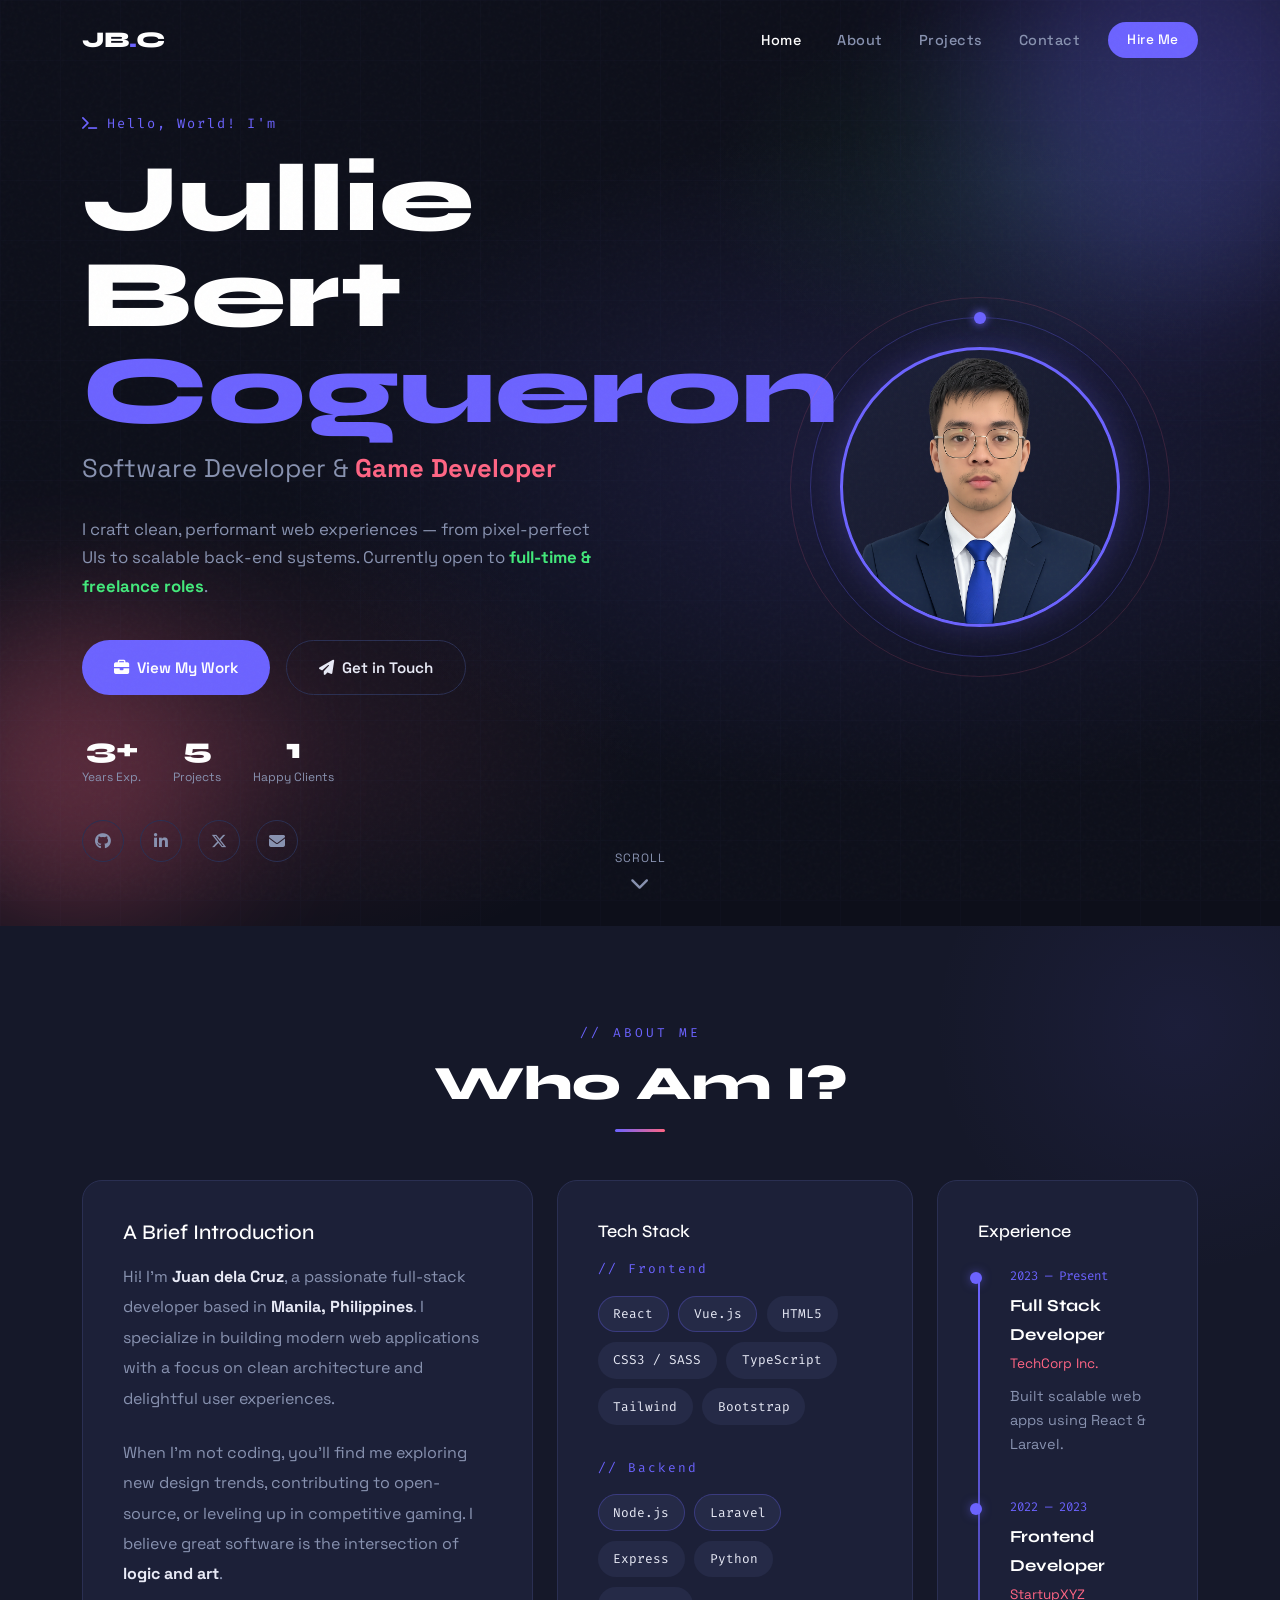
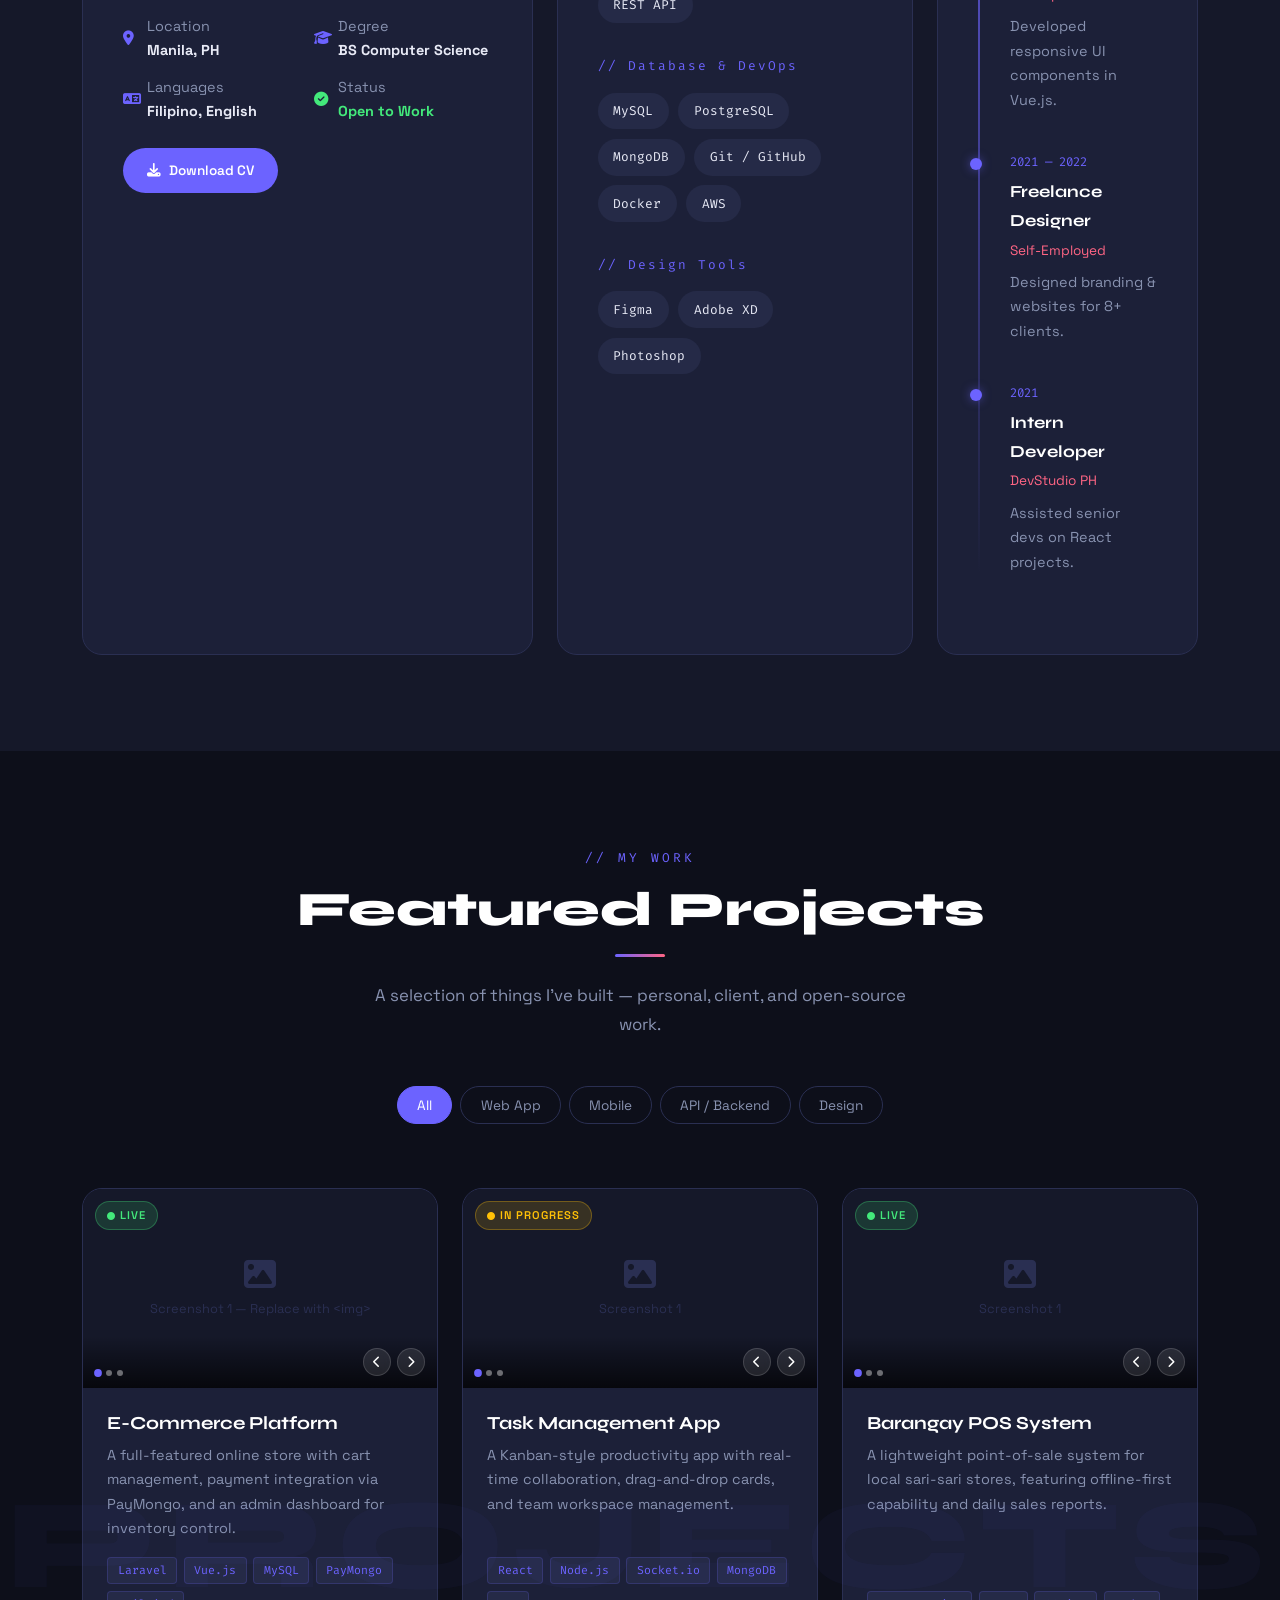
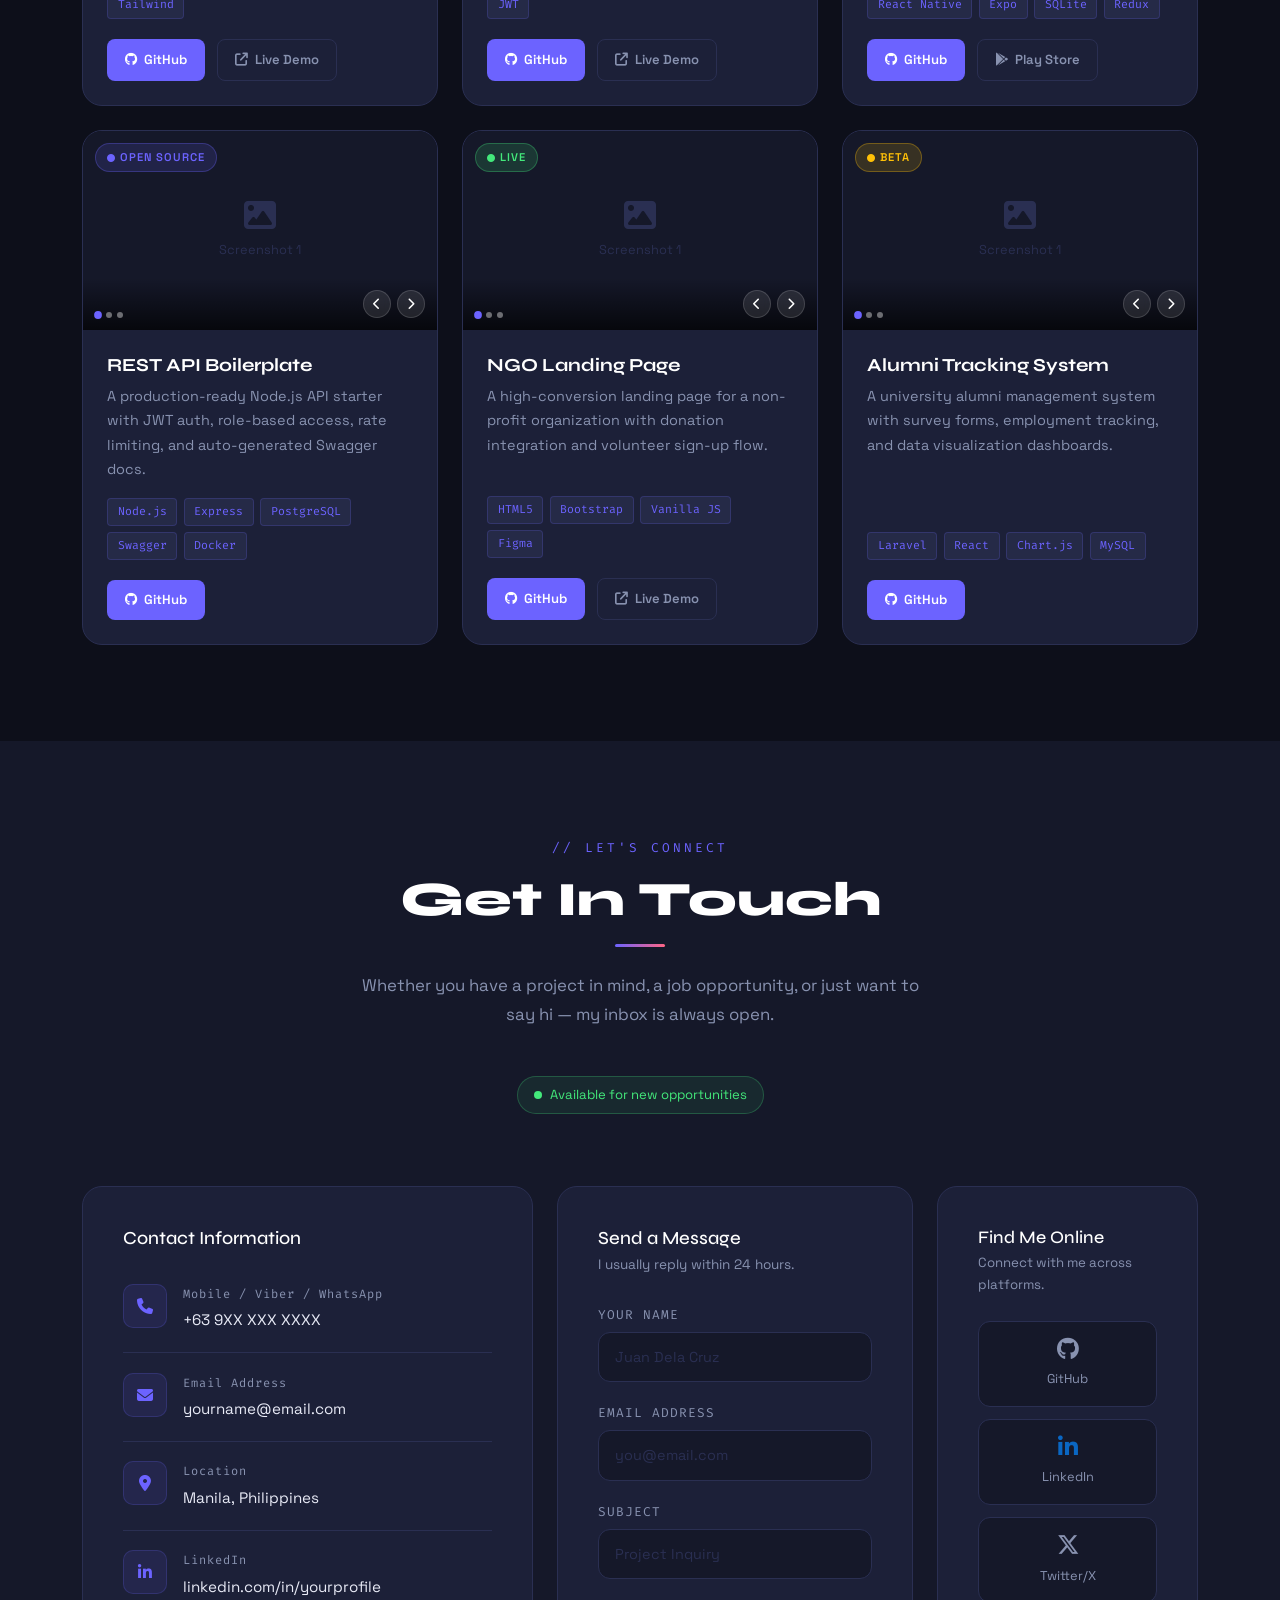
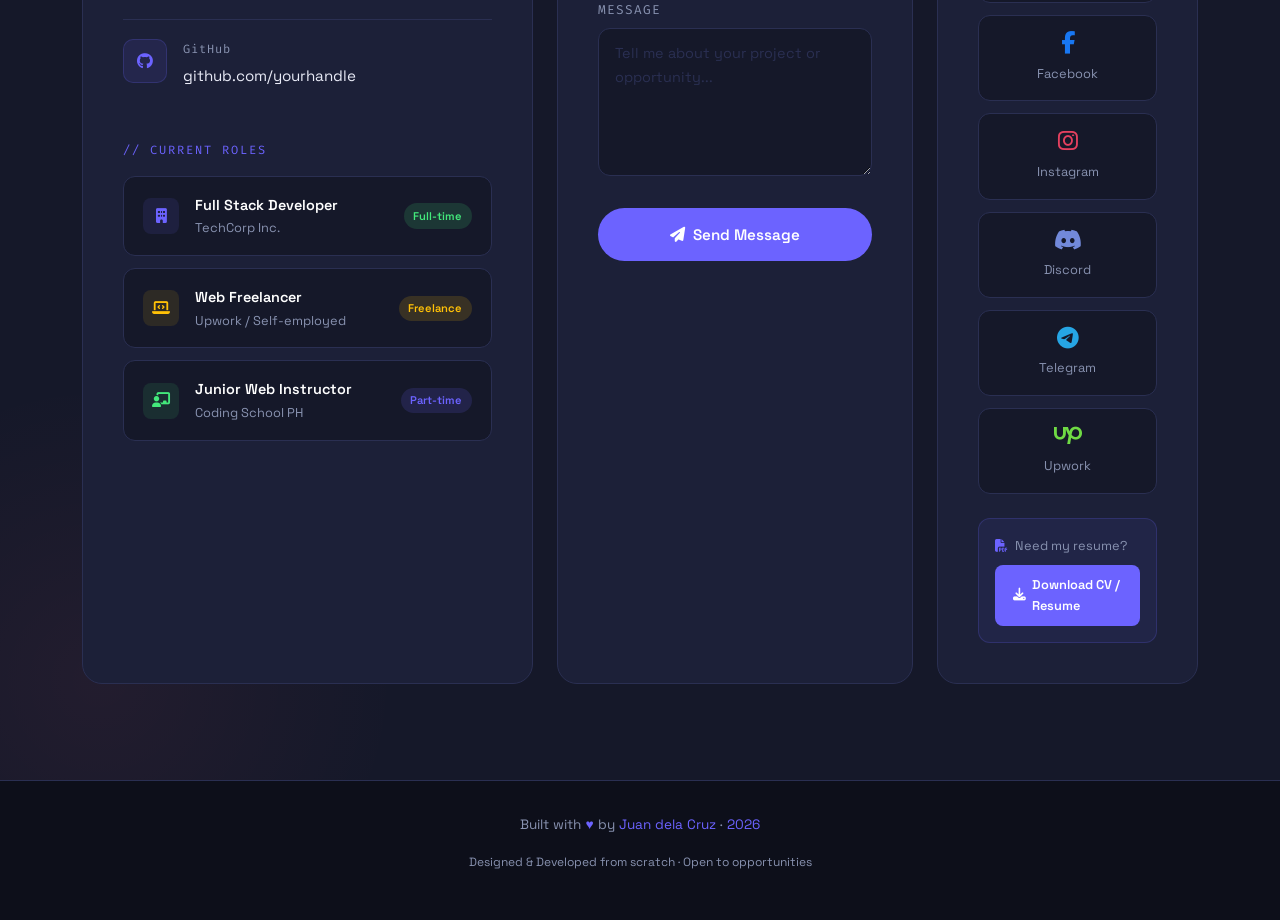
==== commit 7450fa87: "Updating Responsiveness" ====
--- a/FrontEnd/index.html
+++ b/FrontEnd/index.html
@@ -3,7 +3,7 @@
 <head>
     <meta charset="UTF-8" />
     <meta name="viewport" content="width=device-width, initial-scale=1.0" />
-    <title>Juan dela Cruz — Portfolio</title>
+    <title>Jullie Bert Cogueron — Portfolio</title>
     <meta name="description" content="Full Stack Developer & UI/UX Designer Portfolio" />
     <!-- Bootstrap 5 -->
     <link href="https://cdn.jsdelivr.net/npm/bootstrap@5.3.3/dist/css/bootstrap.min.css" rel="stylesheet" />
@@ -16,7 +16,7 @@
 
     <!-- External CSS -->
     <link rel="stylesheet" href="style.css" />
-    
+
 </head>
 <body>
 
@@ -67,7 +67,8 @@
             </p>
 
             <p class="hero-desc">
-                I craft clean, performant web experiences — from pixel-perfect UIs to scalable back-end systems. Currently open to <strong style="color:var(--clr-accent3)">full-time &amp; freelance roles</strong>.
+                I craft clean, performant web experiences — from pixel-perfect UIs to scalable back-end systems. Currently 
+                open to <strong style="color:var(--clr-accent3)">full-time &amp; freelance roles</strong>.
             </p>
 
             <div class="hero-cta">
@@ -86,11 +87,11 @@
                 <div class="stat-label">Years Exp.</div>
             </div>
             <div class="stat-item">
-                <div class="stat-number">12</div>
+                <div class="stat-number">5</div>
                 <div class="stat-label">Projects</div>
             </div>
             <div class="stat-item">
-                <div class="stat-number">8</div>
+                <div class="stat-number">1</div>
                 <div class="stat-label">Happy Clients</div>
             </div>
             </div>
--- a/FrontEnd/style.css
+++ b/FrontEnd/style.css
@@ -1157,4 +1157,51 @@
   .hero-desc { text-align: center; margin: 0 auto 2.5rem; }
   .hero-stats { justify-content: center; }
   .hero-socials { justify-content: center; }
+}
+
+@media (max-width: 460px) {
+
+  /* Prevent navbar from exceeding screen */
+  #navbar .container {
+    padding-left: 12px;
+    padding-right: 12px;
+  }
+
+  /* Fix collapsed menu width */
+  #navMenu {
+    width: 100%;
+  }
+
+  /* Stack nav items properly */
+  #navMenu .navbar-nav {
+    width: 100%;
+    align-items: stretch !important;
+  }
+
+  /* Each nav item takes full width */
+  #navMenu .nav-item {
+    width: 100%;
+  }
+
+  /* Links behave like block buttons */
+  #navMenu .nav-link {
+    display: block;
+    width: 100%;
+    padding: 0.7rem 0;
+  }
+
+  /* Fix "Hire Me" button */
+  .btn-hire {
+    display: block;
+    width: 100%;
+    text-align: center;
+    margin-top: 0.5rem;
+  }
+
+  /* Remove underline animation overflow issue */
+  .nav-link::after {
+    left: 0 !important;
+    right: 0 !important;
+  }
+
 }
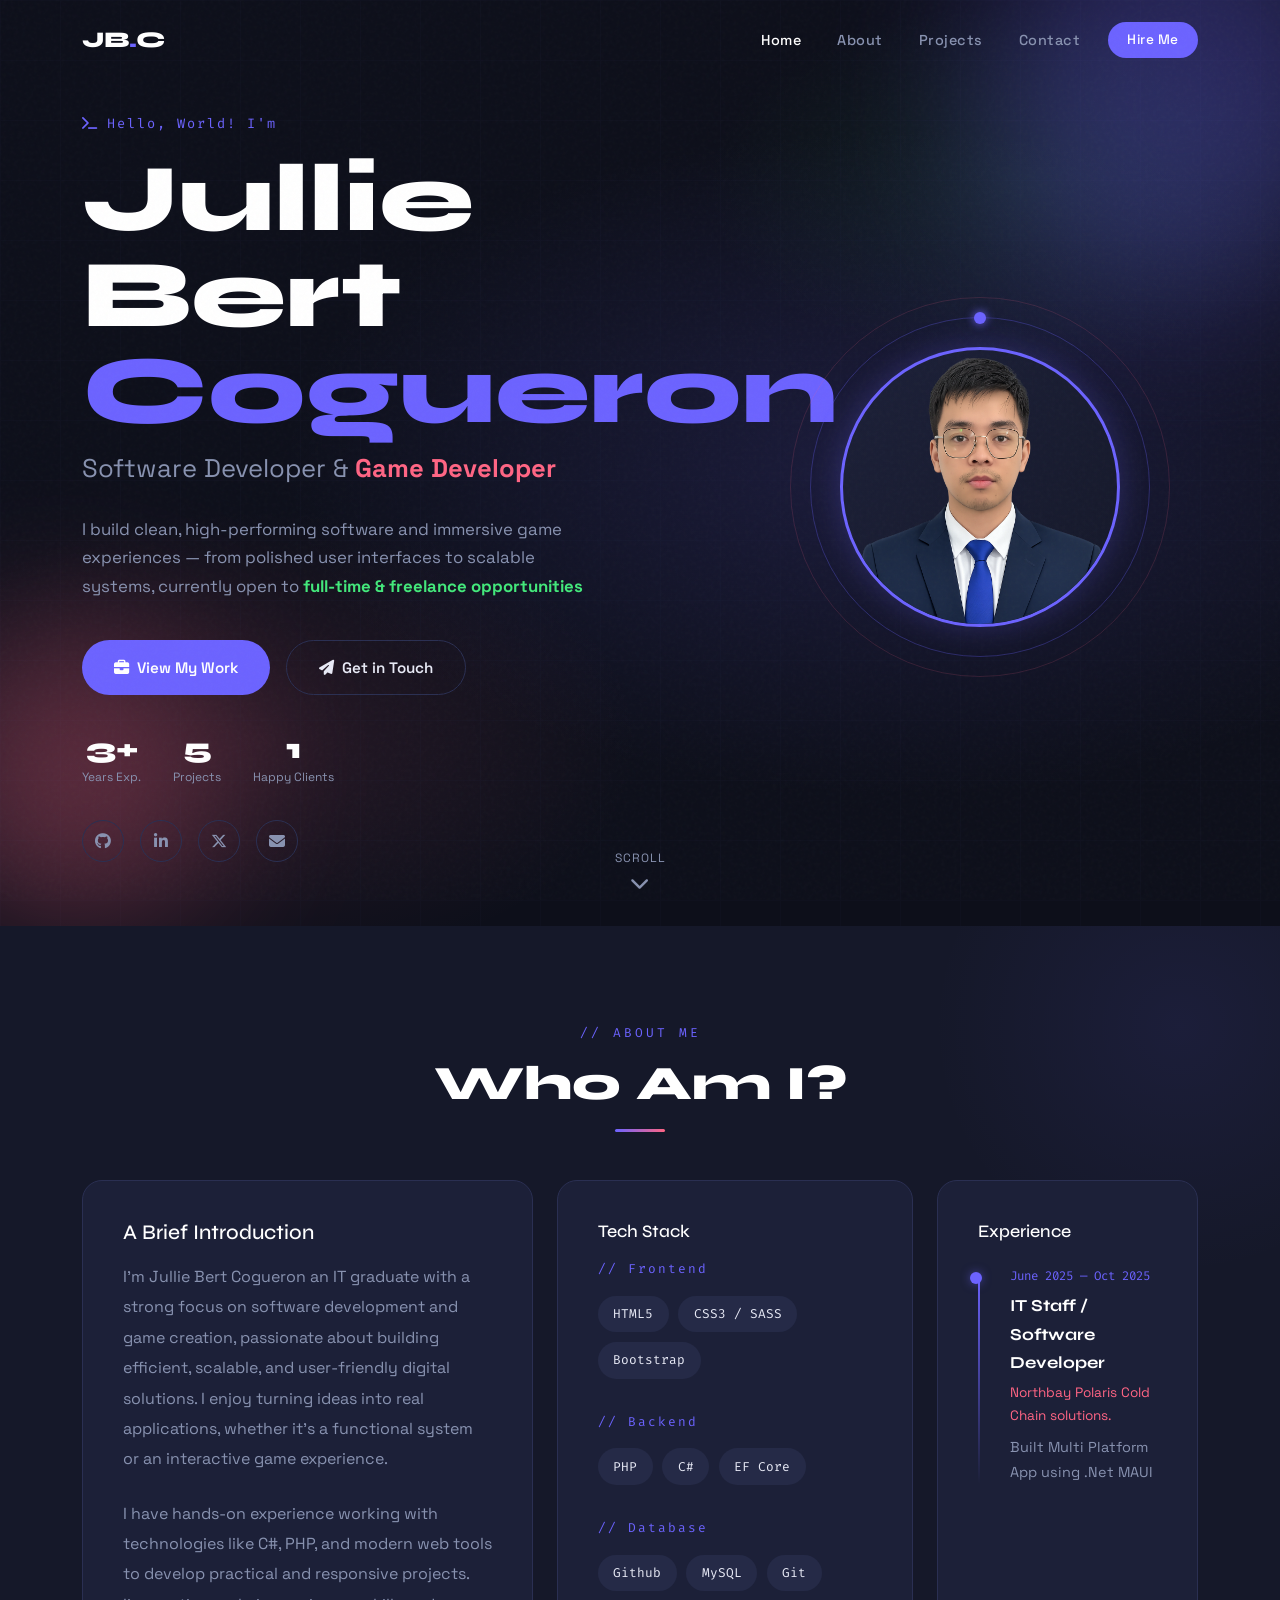
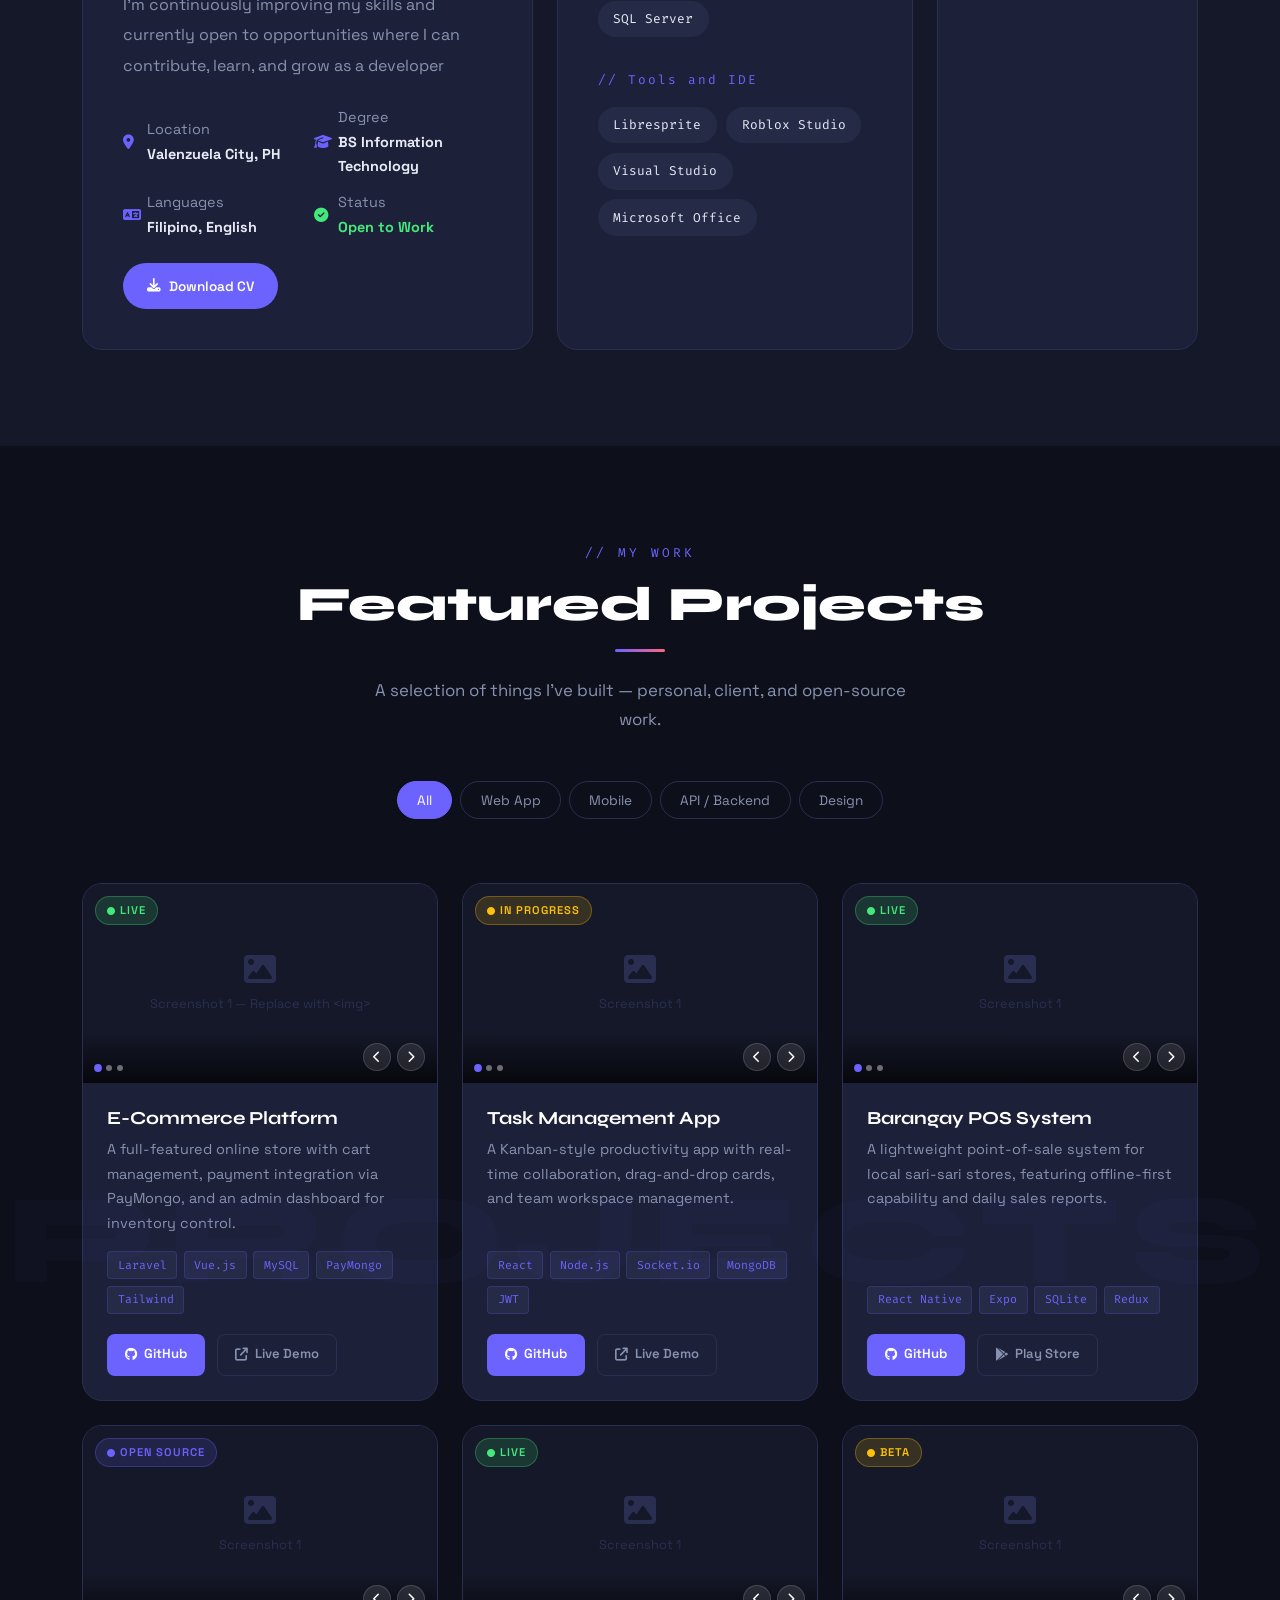
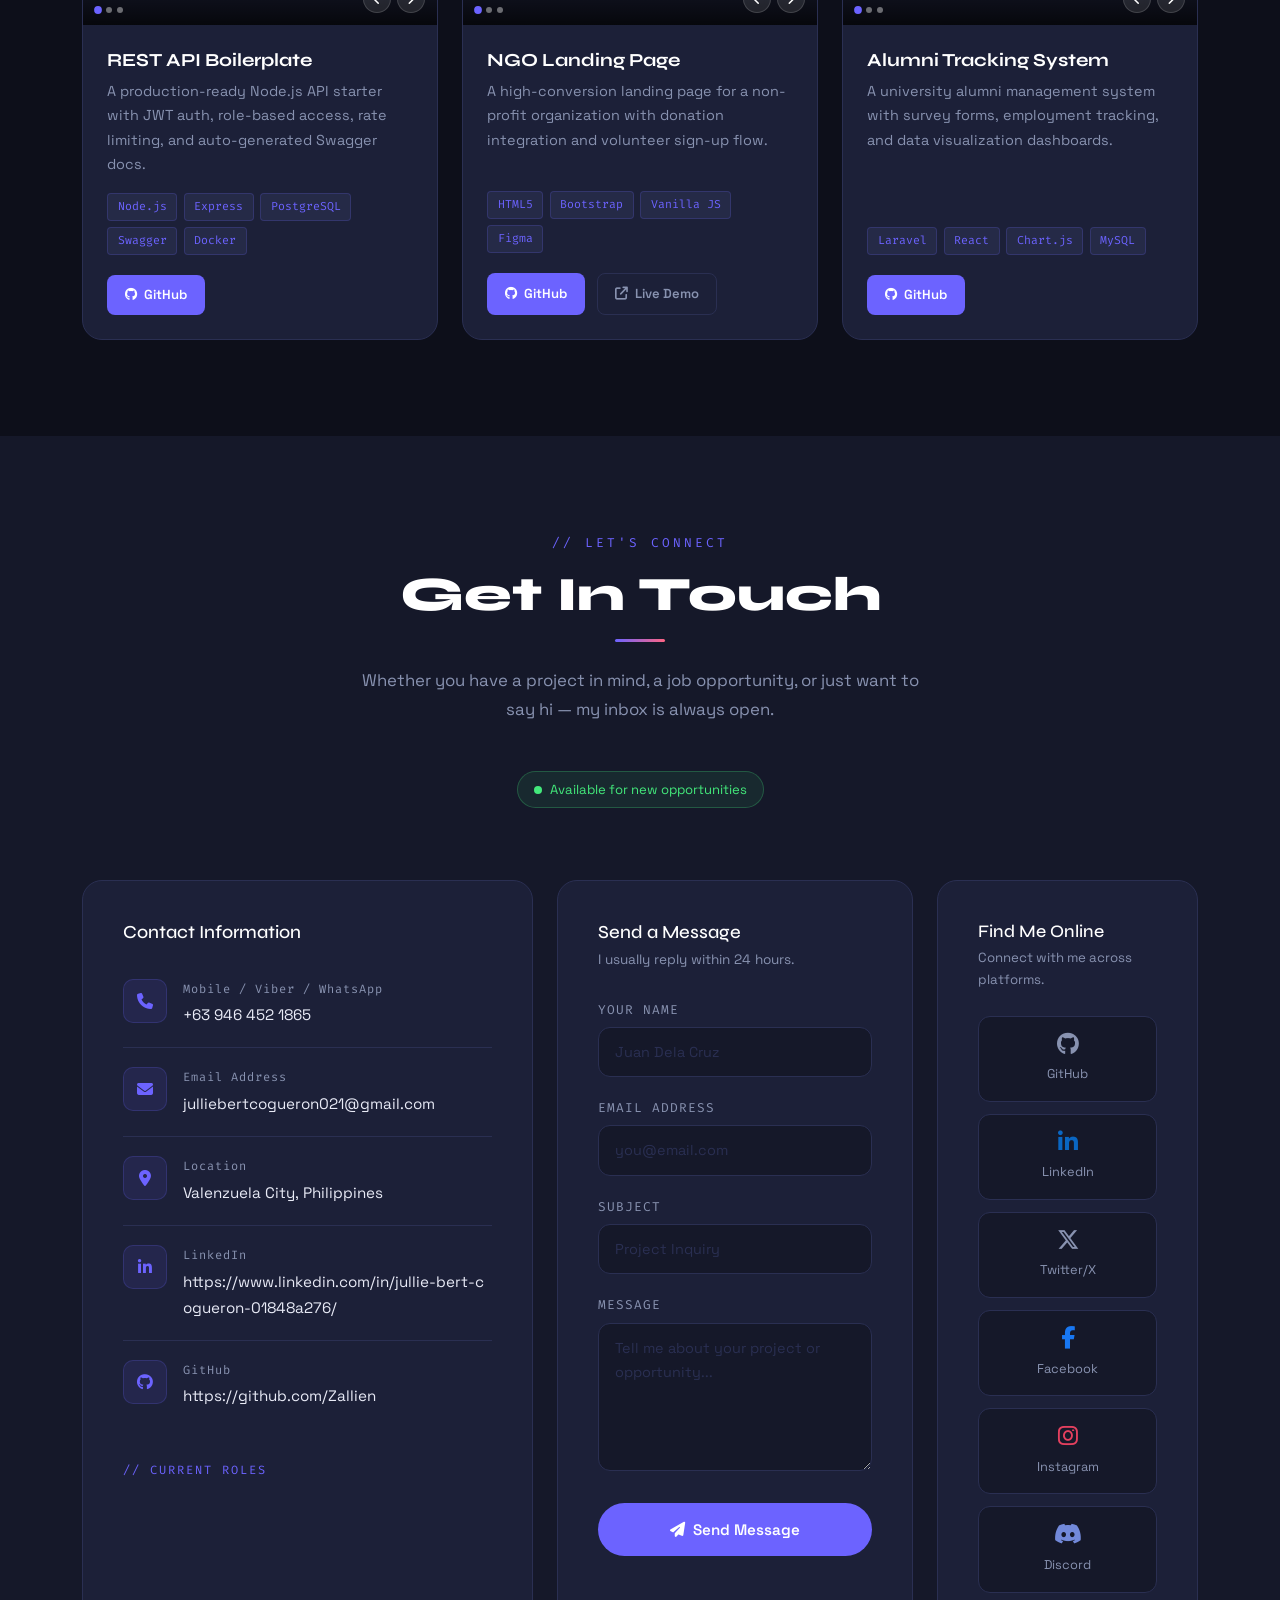
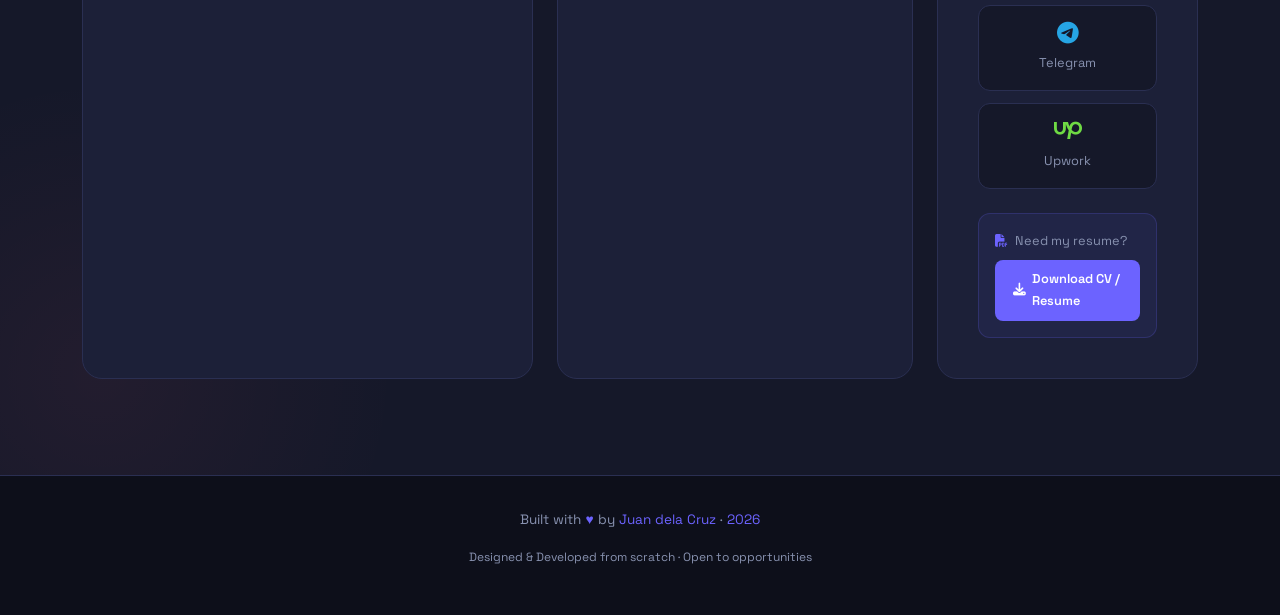
==== commit 553351cc: "Updating Responsiveness" ====
--- a/FrontEnd/index.html
+++ b/FrontEnd/index.html
@@ -67,8 +67,8 @@
             </p>
 
             <p class="hero-desc">
-                I craft clean, performant web experiences — from pixel-perfect UIs to scalable back-end systems. Currently 
-                open to <strong style="color:var(--clr-accent3)">full-time &amp; freelance roles</strong>.
+                I build clean, high-performing software and immersive game experiences — from polished user interfaces to scalable systems, 
+                currently open to <strong style="color:var(--clr-accent3)">full-time & freelance opportunities</strong>
             </p>
 
             <div class="hero-cta">
@@ -98,16 +98,16 @@
 
           <!-- Socials -->
           <div class="hero-socials">
-            <a href="https://github.com/yourhandle" target="_blank" class="social-link" title="GitHub">
+            <a href="https://github.com/Zallien" target="_blank" class="social-link" title="GitHub">
               <i class="fa-brands fa-github"></i>
             </a>
-            <a href="https://linkedin.com/in/yourprofile" target="_blank" class="social-link" title="LinkedIn">
+            <a href="https://www.linkedin.com/in/jullie-bert-cogueron-01848a276/?skipRedirect=true" target="_blank" class="social-link" title="LinkedIn">
               <i class="fa-brands fa-linkedin-in"></i>
             </a>
             <a href="https://twitter.com/yourhandle" target="_blank" class="social-link" title="Twitter/X">
               <i class="fa-brands fa-x-twitter"></i>
             </a>
-            <a href="mailto:you@email.com" class="social-link" title="Email">
+            <a href="julliebertcogueron021@gmail.com" class="social-link" title="Email">
               <i class="fa-solid fa-envelope"></i>
             </a>
           </div>
@@ -152,25 +152,23 @@
           <div class="about-card h-100">
             <h3 class="mb-3" style="font-size:1.3rem;">A Brief Introduction</h3>
             <p class="about-text">
-              Hi! I'm <strong>Juan dela Cruz</strong>, a passionate full-stack developer based in
-              <strong>Manila, Philippines</strong>. I specialize in building modern web applications
-              with a focus on clean architecture and delightful user experiences.
+              I’m Jullie Bert Cogueron an IT graduate with a strong focus on software development and game creation, passionate about building efficient, scalable, and user-friendly digital 
+              solutions. I enjoy turning ideas into real applications, whether it’s a functional system or an interactive game experience.
             </p>
             <p class="about-text">
-              When I'm not coding, you'll find me exploring new design trends, contributing to open-source,
-              or leveling up in competitive gaming. I believe great software is the intersection of
-              <strong>logic and art</strong>.
+              I have hands-on experience working with technologies like C#, PHP, and modern web tools to develop practical and responsive projects.
+               I’m continuously improving my skills and currently open to opportunities where I can contribute, learn, and grow as a developer
             </p>
 
             <!-- Key Info Grid -->
             <div class="info-grid">
               <div class="info-item">
                 <i class="fa-solid fa-location-dot"></i>
-                <div><span>Location</span><br><strong>Manila, PH</strong></div>
+                <div><span>Location</span><br><strong>Valenzuela City, PH</strong></div>
               </div>
               <div class="info-item">
                 <i class="fa-solid fa-graduation-cap"></i>
-                <div><span>Degree</span><br><strong>BS Computer Science</strong></div>
+                <div><span>Degree</span><br><strong>BS Information Technology</strong></div>
               </div>
               <div class="info-item">
                 <i class="fa-solid fa-language"></i>
@@ -182,7 +180,7 @@
               </div>
             </div>
 
-            <a href="#" class="btn-primary-custom mt-4 d-inline-flex" style="padding:0.7rem 1.5rem;font-size:0.85rem;">
+            <a href="Assets/My Resume.pdf" class="btn-primary-custom mt-4 d-inline-flex" style="padding:0.7rem 1.5rem;font-size:0.85rem;">
               <i class="fa-solid fa-download"></i> Download CV
             </a>
           </div>
@@ -196,12 +194,8 @@
             <div class="skill-category">
               <div class="skill-cat-title">// Frontend</div>
               <div class="skills-cloud">
-                <span class="skill-badge highlight">React</span>
-                <span class="skill-badge highlight">Vue.js</span>
                 <span class="skill-badge">HTML5</span>
                 <span class="skill-badge">CSS3 / SASS</span>
-                <span class="skill-badge">TypeScript</span>
-                <span class="skill-badge">Tailwind</span>
                 <span class="skill-badge">Bootstrap</span>
               </div>
             </div>
@@ -209,32 +203,29 @@
             <div class="skill-category">
               <div class="skill-cat-title">// Backend</div>
               <div class="skills-cloud">
-                <span class="skill-badge highlight">Node.js</span>
-                <span class="skill-badge highlight">Laravel</span>
-                <span class="skill-badge">Express</span>
-                <span class="skill-badge">Python</span>
-                <span class="skill-badge">REST API</span>
+                <span class="skill-badge">PHP</span>
+                <span class="skill-badge">C#</span>
+                <span class="skill-badge">EF Core</span>
               </div>
             </div>
 
             <div class="skill-category">
-              <div class="skill-cat-title">// Database & DevOps</div>
+              <div class="skill-cat-title">// Database</div>
               <div class="skills-cloud">
+                <span class="skill-badge">Github</span>
                 <span class="skill-badge">MySQL</span>
-                <span class="skill-badge">PostgreSQL</span>
-                <span class="skill-badge">MongoDB</span>
-                <span class="skill-badge">Git / GitHub</span>
-                <span class="skill-badge">Docker</span>
-                <span class="skill-badge">AWS</span>
+                <span class="skill-badge">Git</span>
+                <span class="skill-badge">SQL Server</span>
               </div>
             </div>
 
             <div class="skill-category">
-              <div class="skill-cat-title">// Design Tools</div>
+              <div class="skill-cat-title">// Tools and IDE</div>
               <div class="skills-cloud">
-                <span class="skill-badge">Figma</span>
-                <span class="skill-badge">Adobe XD</span>
-                <span class="skill-badge">Photoshop</span>
+                <span class="skill-badge">Libresprite</span>
+                <span class="skill-badge">Roblox Studio</span>
+                <span class="skill-badge">Visual Studio</span>
+                <span class="skill-badge">Microsoft Office</span>
               </div>
             </div>
           </div>
@@ -246,29 +237,12 @@
             <h3 class="mb-4" style="font-size:1.1rem;">Experience</h3>
             <div class="timeline">
               <div class="timeline-item">
-                <div class="timeline-date">2023 — Present</div>
-                <div class="timeline-role">Full Stack Developer</div>
-                <div class="timeline-company">TechCorp Inc.</div>
-                <div class="timeline-desc">Built scalable web apps using React & Laravel.</div>
-              </div>
-              <div class="timeline-item">
-                <div class="timeline-date">2022 — 2023</div>
-                <div class="timeline-role">Frontend Developer</div>
-                <div class="timeline-company">StartupXYZ</div>
-                <div class="timeline-desc">Developed responsive UI components in Vue.js.</div>
-              </div>
-              <div class="timeline-item">
-                <div class="timeline-date">2021 — 2022</div>
-                <div class="timeline-role">Freelance Designer</div>
-                <div class="timeline-company">Self-Employed</div>
-                <div class="timeline-desc">Designed branding & websites for 8+ clients.</div>
-              </div>
-              <div class="timeline-item">
-                <div class="timeline-date">2021</div>
-                <div class="timeline-role">Intern Developer</div>
-                <div class="timeline-company">DevStudio PH</div>
-                <div class="timeline-desc">Assisted senior devs on React projects.</div>
-              </div>
+                <div class="timeline-date">June 2025 — Oct 2025</div>
+                <div class="timeline-role">IT Staff / Software Developer</div>
+                <div class="timeline-company">Northbay Polaris Cold Chain solutions.</div>
+                <div class="timeline-desc">Built Multi Platform App using .Net MAUI</div>
+              </div>
+              
             </div>
           </div>
         </div>
@@ -278,7 +252,7 @@
   </section>
 
   <!-- =============================================
-       PROJECTS SECTION
+    PROJECTS SECTION
   ============================================= -->
   <section id="projects">
     <div class="container">
@@ -669,7 +643,7 @@
                 <div>
                   <div class="contact-info-label">Mobile / Viber / WhatsApp</div>
                   <div class="contact-info-value">
-                    <a href="tel:+639XXXXXXXXX">+63 9XX XXX XXXX</a>
+                    <a href="tel:+639XXXXXXXXX">+63 946 452 1865</a>
                   </div>
                 </div>
               </li>
@@ -678,7 +652,7 @@
                 <div>
                   <div class="contact-info-label">Email Address</div>
                   <div class="contact-info-value">
-                    <a href="mailto:yourname@email.com">yourname@email.com</a>
+                    <a href="mailto:yourname@email.com">julliebertcogueron021@gmail.com</a>
                   </div>
                 </div>
               </li>
@@ -686,15 +660,15 @@
                 <div class="contact-icon"><i class="fa-solid fa-location-dot"></i></div>
                 <div>
                   <div class="contact-info-label">Location</div>
-                  <div class="contact-info-value">Manila, Philippines</div>
+                  <div class="contact-info-value">Valenzuela City, Philippines</div>
                 </div>
               </li>
               <li class="contact-info-item">
                 <div class="contact-icon"><i class="fa-brands fa-linkedin-in"></i></div>
                 <div>
-                  <div class="contact-info-label">LinkedIn</div>
+                  <div class="contact-info-label">LinkedIn</div>  
                   <div class="contact-info-value">
-                    <a href="https://linkedin.com/in/yourprofile" target="_blank">linkedin.com/in/yourprofile</a>
+                    <a href="https://linkedin.com/in/yourprofile" target="_blank">https://www.linkedin.com/in/jullie-bert-cogueron-01848a276/</a>
                   </div>
                 </div>
               </li>
@@ -703,7 +677,7 @@
                 <div>
                   <div class="contact-info-label">GitHub</div>
                   <div class="contact-info-value">
-                    <a href="https://github.com/yourhandle" target="_blank">github.com/yourhandle</a>
+                    <a href="https://github.com/yourhandle" target="_blank">https://github.com/Zallien</a>
                   </div>
                 </div>
               </li>
@@ -713,38 +687,16 @@
             <div class="jobs-section">
               <div class="jobs-label">// CURRENT ROLES</div>
 
-              <div class="job-card">
+              <!-- <div class="job-card">
                 <div class="job-card-icon" style="background:rgba(108,99,255,0.1);color:var(--clr-accent);">
                   <i class="fa-solid fa-building"></i>
                 </div>
                 <div>
-                  <div class="job-card-title">Full Stack Developer</div>
+                  <div class="job-card-title">Full Stack Software Developer</div>
                   <div class="job-card-company">TechCorp Inc.</div>
                 </div>
                 <span class="job-card-badge badge-active">Full-time</span>
-              </div>
-
-              <div class="job-card">
-                <div class="job-card-icon" style="background:rgba(255,193,7,0.1);color:#ffc107;">
-                  <i class="fa-solid fa-laptop-code"></i>
-                </div>
-                <div>
-                  <div class="job-card-title">Web Freelancer</div>
-                  <div class="job-card-company">Upwork / Self-employed</div>
-                </div>
-                <span class="job-card-badge badge-freelance">Freelance</span>
-              </div>
-
-              <div class="job-card">
-                <div class="job-card-icon" style="background:rgba(67,233,123,0.1);color:var(--clr-accent3);">
-                  <i class="fa-solid fa-chalkboard-user"></i>
-                </div>
-                <div>
-                  <div class="job-card-title">Junior Web Instructor</div>
-                  <div class="job-card-company">Coding School PH</div>
-                </div>
-                <span class="job-card-badge badge-part">Part-time</span>
-              </div>
+              </div> -->
 
               <!-- Add more job-card blocks as needed -->
             </div>
--- a/FrontEnd/style.css
+++ b/FrontEnd/style.css
@@ -230,6 +230,7 @@
   margin-bottom: 0.5rem;
   opacity: 0;
   animation: fadeUp 0.6s 0.4s forwards;
+  position: relative;
 }
 
 .hero-name .accent { color: var(--clr-accent); }
@@ -1161,47 +1162,15 @@
 
 @media (max-width: 460px) {
 
-  /* Prevent navbar from exceeding screen */
-  #navbar .container {
-    padding-left: 12px;
-    padding-right: 12px;
+  #navbar{
+    width: 100vw;
   }
 
-  /* Fix collapsed menu width */
-  #navMenu {
-    width: 100%;
+  .orb, .orb-1 ,.orb-2 {
+    display: none;
+}
+
+  #about::before{
+    display: none;
   }
-
-  /* Stack nav items properly */
-  #navMenu .navbar-nav {
-    width: 100%;
-    align-items: stretch !important;
-  }
-
-  /* Each nav item takes full width */
-  #navMenu .nav-item {
-    width: 100%;
-  }
-
-  /* Links behave like block buttons */
-  #navMenu .nav-link {
-    display: block;
-    width: 100%;
-    padding: 0.7rem 0;
-  }
-
-  /* Fix "Hire Me" button */
-  .btn-hire {
-    display: block;
-    width: 100%;
-    text-align: center;
-    margin-top: 0.5rem;
-  }
-
-  /* Remove underline animation overflow issue */
-  .nav-link::after {
-    left: 0 !important;
-    right: 0 !important;
-  }
-
 }
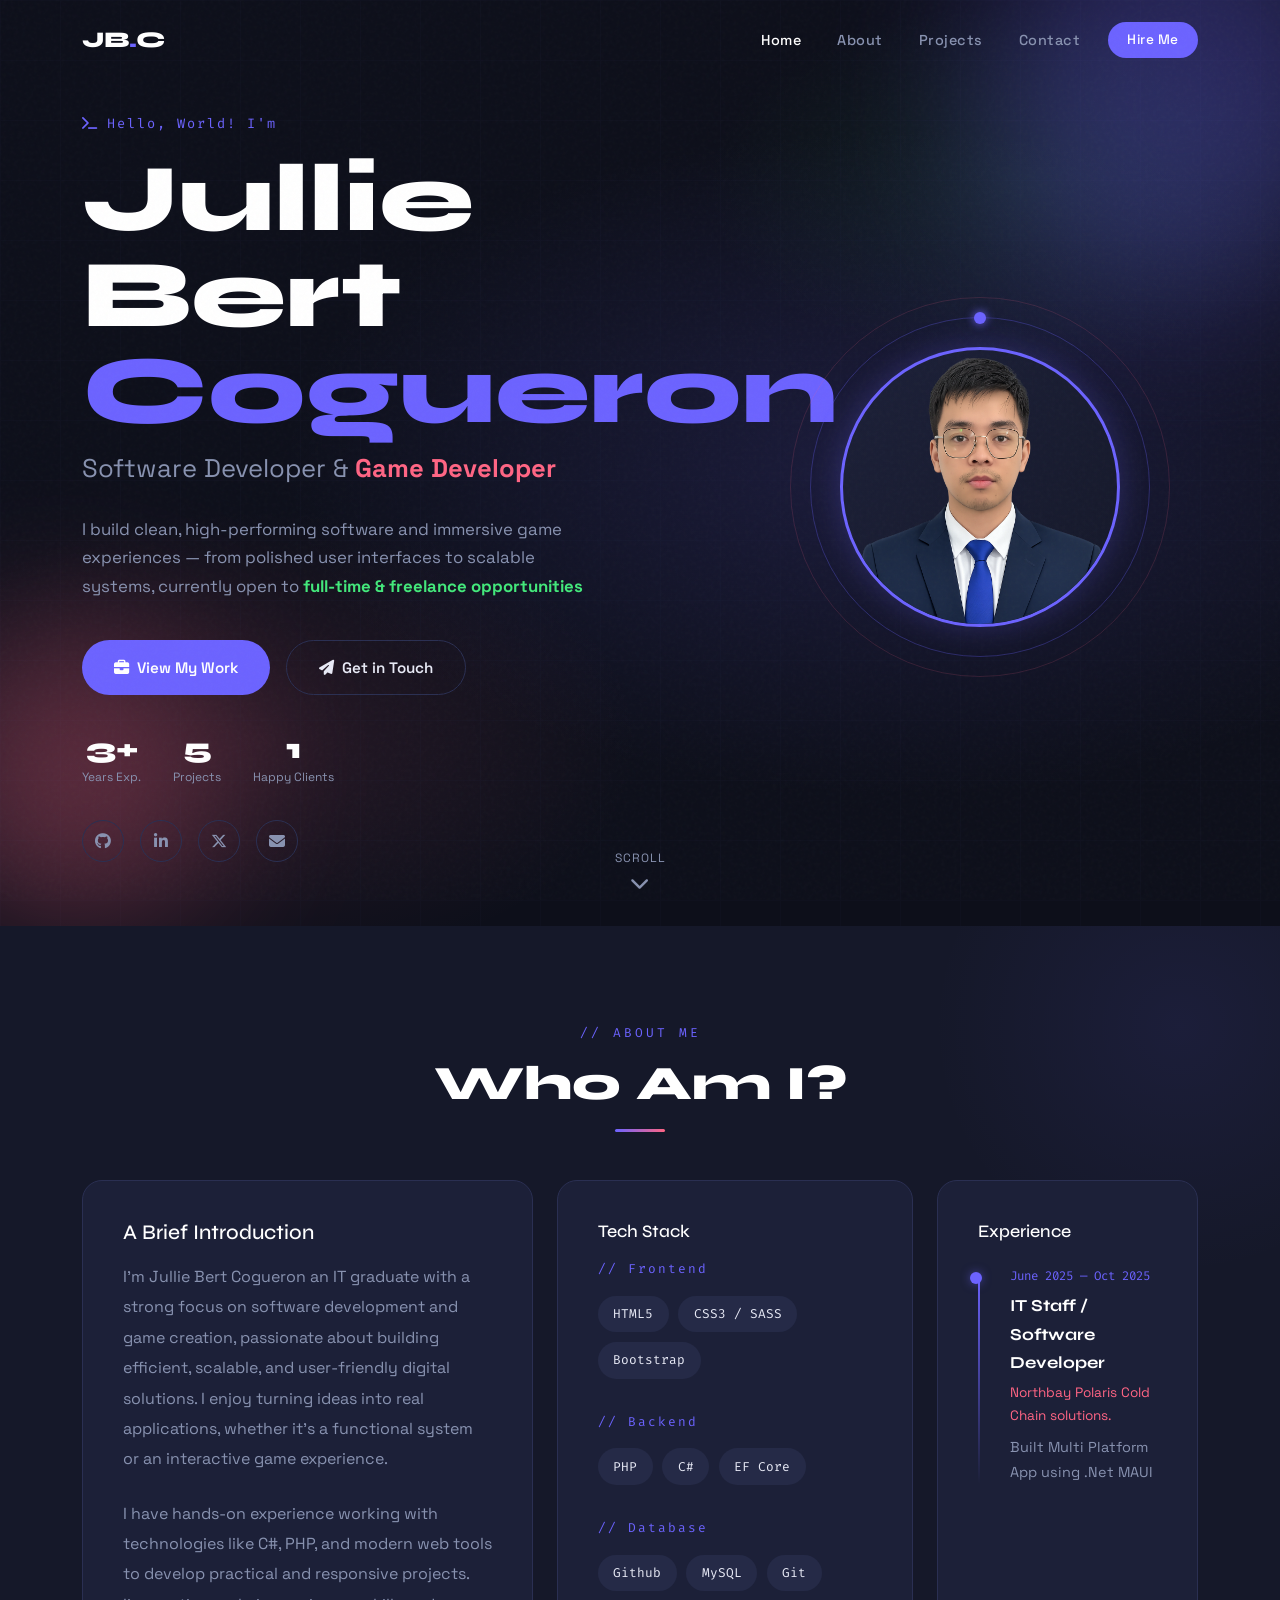
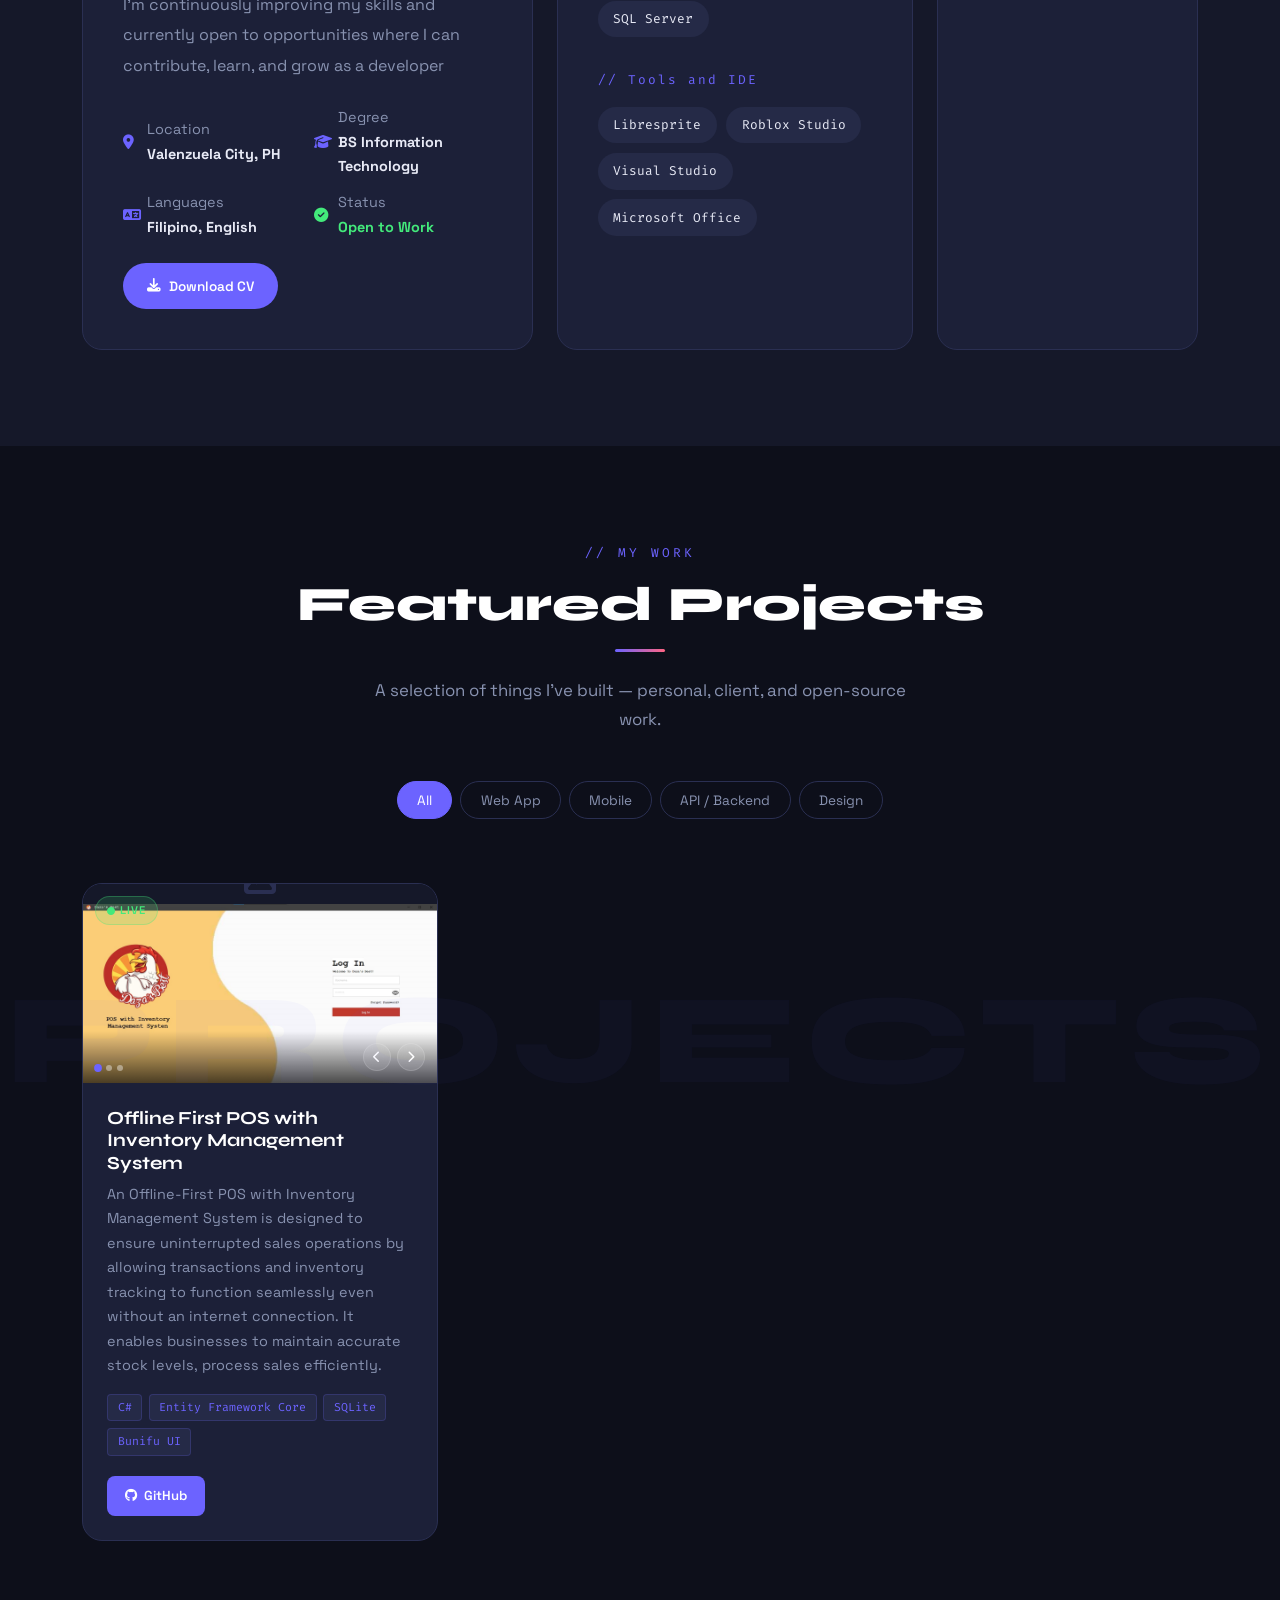
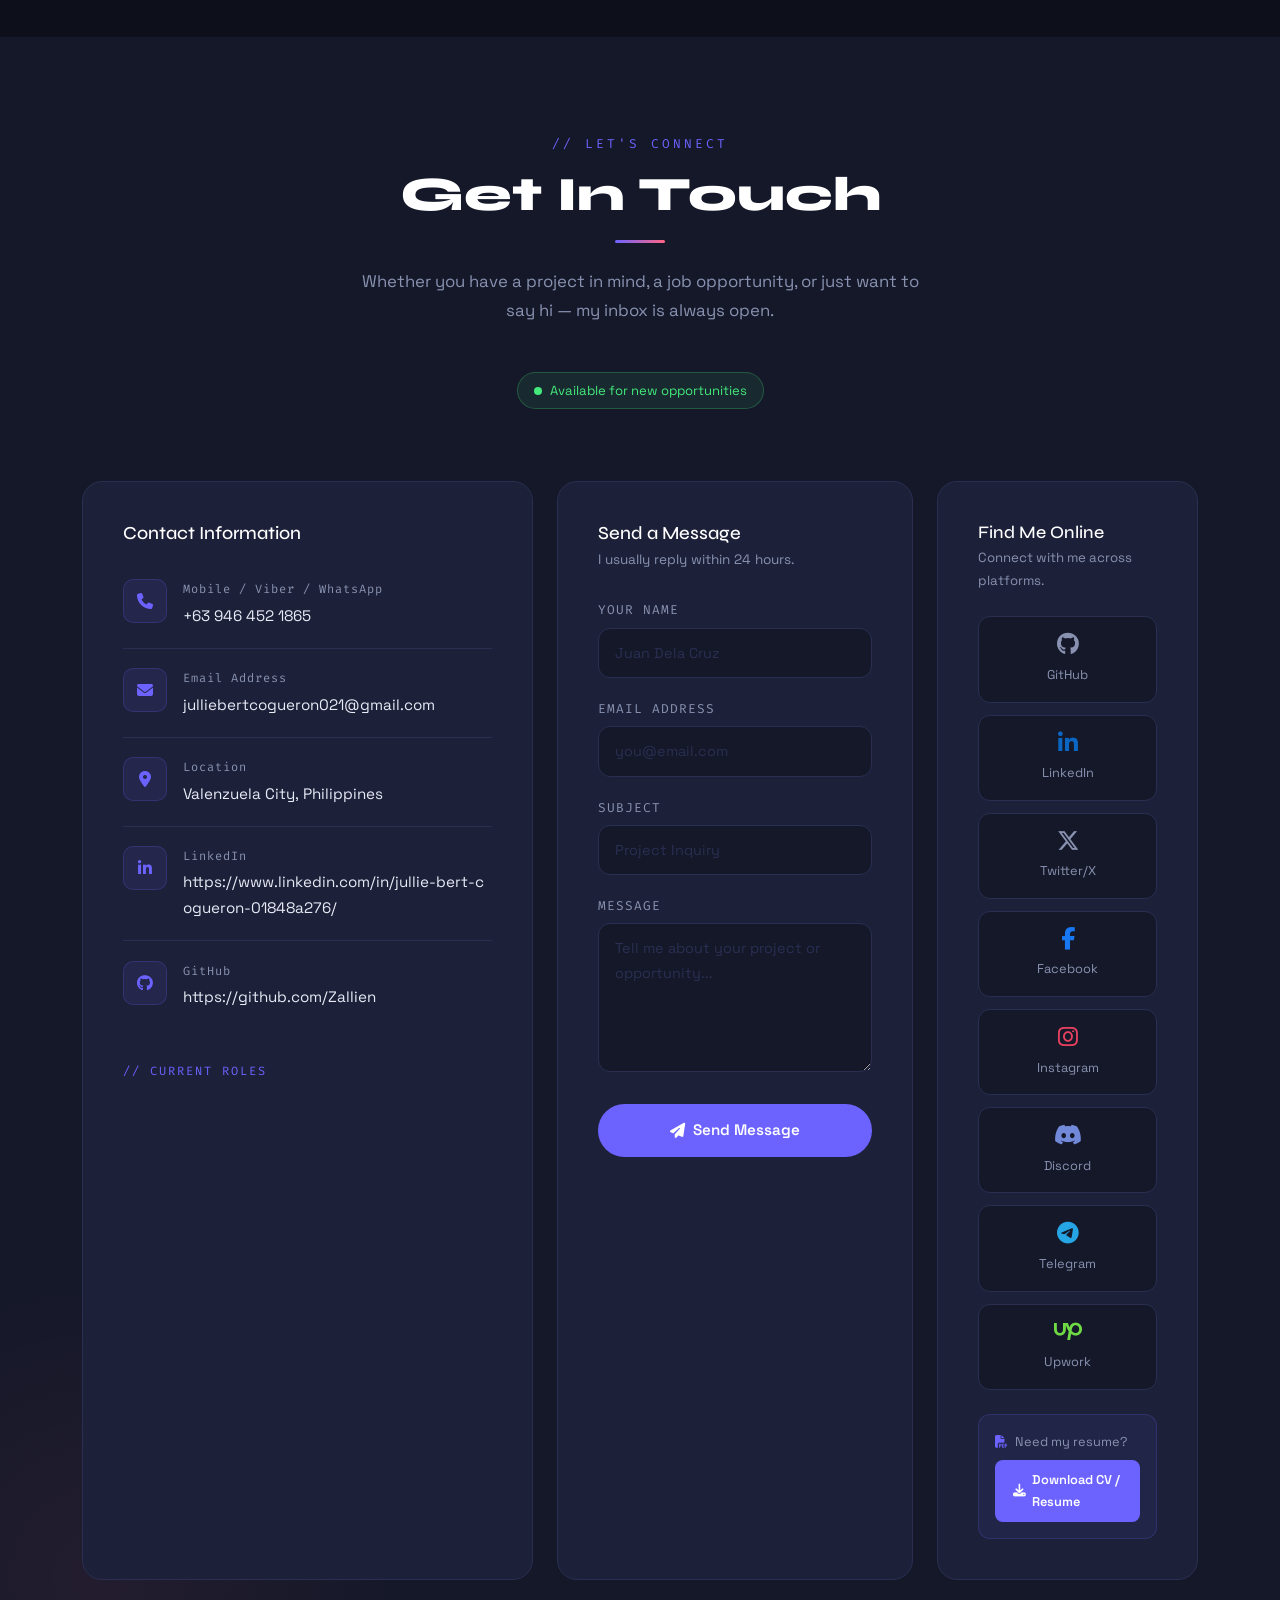
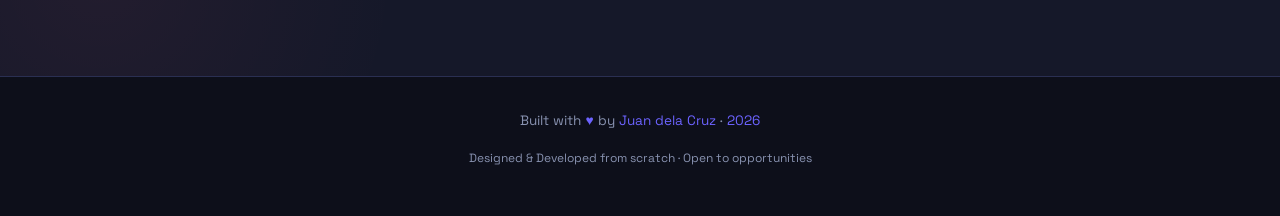
==== commit 67c96ba7: "Updates" ====
--- a/FrontEnd/index.html
+++ b/FrontEnd/index.html
@@ -133,9 +133,7 @@
     </div>
   </section>
 
-  <!-- =============================================
-       ABOUT / SKILLS SECTION
-  ============================================= -->
+  <!-- ABOUT / SKILLS SECTION -->
   <section id="about">
     <div class="container">
 
@@ -180,7 +178,7 @@
               </div>
             </div>
 
-            <a href="Assets/My Resume.pdf" class="btn-primary-custom mt-4 d-inline-flex" style="padding:0.7rem 1.5rem;font-size:0.85rem;">
+            <a href="Assets/My Updated Resume.pdf" class="btn-primary-custom mt-4 d-inline-flex" style="padding:0.7rem 1.5rem;font-size:0.85rem;">
               <i class="fa-solid fa-download"></i> Download CV
             </a>
           </div>
@@ -251,9 +249,7 @@
     </div>
   </section>
 
-  <!-- =============================================
-    PROJECTS SECTION
-  ============================================= -->
+  <!-- PROJECTS SECTION -->
   <section id="projects">
     <div class="container">
 
@@ -291,21 +287,21 @@
                 <div class="gallery-slide">
                   <div class="gallery-placeholder">
                     <i class="fa-solid fa-image"></i>
-                    <span>Screenshot 1 — Replace with &lt;img&gt;</span>
+                    <img src="Assets/ss1.jpg" alt="">
                   </div>
                 </div>
                 <!-- Screenshot 2 -->
                 <div class="gallery-slide">
                   <div class="gallery-placeholder">
                     <i class="fa-solid fa-image"></i>
-                    <span>Screenshot 2</span>
+                    <img src="Assets/ss2.png" alt="">
                   </div>
                 </div>
                 <!-- Screenshot 3 -->
                 <div class="gallery-slide">
                   <div class="gallery-placeholder">
                     <i class="fa-solid fa-image"></i>
-                    <span>Screenshot 3</span>
+                    <img src="Assets/ss2.png" alt="">
                   </div>
                 </div>
               </div>
@@ -323,31 +319,33 @@
             </div>
 
             <div class="project-body">
-              <h3 class="project-title">E-Commerce Platform</h3>
+              <h3 class="project-title">Offline First POS with Inventory Management System</h3>
               <p class="project-desc">
-                A full-featured online store with cart management, payment integration via PayMongo, and an admin dashboard for inventory control.
+                An Offline-First POS with Inventory Management System is designed to ensure uninterrupted sales 
+                operations by allowing transactions and inventory tracking to function seamlessly even without an internet connection. 
+                It enables businesses to maintain accurate stock levels,
+                process sales efficiently.
               </p>
               <div class="tech-stack">
-                <span class="tech-tag">Laravel</span>
-                <span class="tech-tag">Vue.js</span>
-                <span class="tech-tag">MySQL</span>
-                <span class="tech-tag">PayMongo</span>
-                <span class="tech-tag">Tailwind</span>
+                <span class="tech-tag">C#</span>
+                <span class="tech-tag">Entity Framework Core</span>
+                <span class="tech-tag">SQLite</span>
+                <span class="tech-tag">Bunifu UI</span>
               </div>
               <div class="project-links">
-                <a href="https://github.com/yourhandle/project1" target="_blank" class="btn-project btn-project-primary">
+                <a href="https://github.com/Zallien/DazaBestApplication.git" target="_blank" class="btn-project btn-project-primary">
                   <i class="fa-brands fa-github"></i> GitHub
                 </a>
-                <a href="https://your-live-link.com" target="_blank" class="btn-project btn-project-ghost">
+                <!-- <a href="https://your-live-link.com" target="_blank" class="btn-project btn-project-ghost">
                   <i class="fa-solid fa-arrow-up-right-from-square"></i> Live Demo
-                </a>
+                </a> -->
               </div>
             </div>
           </div>
         </div>
 
         <!-- ---- PROJECT 2 ---- -->
-        <div class="col-lg-4 col-md-6 project-item reveal reveal-delay-2" data-category="web">
+        <!-- <div class="col-lg-4 col-md-6 project-item reveal reveal-delay-2" data-category="web">
           <div class="project-card">
             <div class="project-gallery">
               <span class="project-status status-wip">
@@ -398,10 +396,10 @@
               </div>
             </div>
           </div>
-        </div>
+        </div> -->
 
         <!-- ---- PROJECT 3 ---- -->
-        <div class="col-lg-4 col-md-6 project-item reveal reveal-delay-3" data-category="mobile">
+        <!-- <div class="col-lg-4 col-md-6 project-item reveal reveal-delay-3" data-category="mobile">
           <div class="project-card">
             <div class="project-gallery">
               <span class="project-status status-live">
@@ -451,10 +449,10 @@
               </div>
             </div>
           </div>
-        </div>
+        </div> -->
 
         <!-- ---- PROJECT 4 ---- -->
-        <div class="col-lg-4 col-md-6 project-item reveal reveal-delay-1" data-category="api">
+        <!-- <div class="col-lg-4 col-md-6 project-item reveal reveal-delay-1" data-category="api">
           <div class="project-card">
             <div class="project-gallery">
               <span class="project-status status-archived">
@@ -502,10 +500,10 @@
               </div>
             </div>
           </div>
-        </div>
+        </div> -->
 
         <!-- ---- PROJECT 5 ---- -->
-        <div class="col-lg-4 col-md-6 project-item reveal reveal-delay-2" data-category="design">
+        <!-- <div class="col-lg-4 col-md-6 project-item reveal reveal-delay-2" data-category="design">
           <div class="project-card">
             <div class="project-gallery">
               <span class="project-status status-live">
@@ -555,10 +553,10 @@
               </div>
             </div>
           </div>
-        </div>
+        </div> -->
 
         <!-- ---- PROJECT 6 ---- -->
-        <div class="col-lg-4 col-md-6 project-item reveal reveal-delay-3" data-category="web">
+        <!-- <div class="col-lg-4 col-md-6 project-item reveal reveal-delay-3" data-category="web">
           <div class="project-card">
             <div class="project-gallery">
               <span class="project-status status-wip">
@@ -605,15 +603,13 @@
               </div>
             </div>
           </div>
-        </div>
+        </div> -->
 
       </div><!-- end projects-grid -->
     </div>
   </section>
 
-  <!-- =============================================
-       CONTACT SECTION
-  ============================================= -->
+  <!-- CONTACT SECTION -->
   <section id="contact">
     <div class="container">
 
@@ -790,9 +786,7 @@
     </div>
   </section>
 
-  <!-- =============================================
-       FOOTER
-  ============================================= -->
+  <!-- FOOTER -->
   <footer>
     <div class="container">
       <p>Built with <span>♥</span> by <span>Juan dela Cruz</span> · <span id="year"></span></p>
@@ -800,127 +794,11 @@
     </div>
   </footer>
 
-  <!-- =============================================
-       SCRIPTS
-  ============================================= -->
+  <!-- SCRIPTS -->
   <!-- Bootstrap JS -->
   <script src="https://cdn.jsdelivr.net/npm/bootstrap@5.3.3/dist/js/bootstrap.bundle.min.js"></script>
 
-  <script>
-    /* ---- Navbar scroll effect ---- */
-    const navbar = document.getElementById('navbar');
-    window.addEventListener('scroll', () => {
-      navbar.classList.toggle('scrolled', window.scrollY > 30);
-    });
-
-    /* ---- Active nav link on scroll ---- */
-    const sections = document.querySelectorAll('section[id]');
-    const navLinks = document.querySelectorAll('.nav-link[href^="#"]');
-    window.addEventListener('scroll', () => {
-      let current = '';
-      sections.forEach(s => {
-        if (window.scrollY >= s.offsetTop - 120) current = s.id;
-      });
-      navLinks.forEach(a => {
-        a.classList.toggle('active', a.getAttribute('href') === '#' + current);
-      });
-    });
-
-    /* ---- Scroll reveal ---- */
-    const revealEls = document.querySelectorAll('.reveal');
-    const observer = new IntersectionObserver((entries) => {
-      entries.forEach(e => {
-        if (e.isIntersecting) {
-          e.target.classList.add('visible');
-          observer.unobserve(e.target);
-        }
-      });
-    }, { threshold: 0.12 });
-    revealEls.forEach(el => observer.observe(el));
-
-    /* ---- Gallery Slider ---- */
-    const galleryState = {};
-
-    function initGallery(id) {
-      galleryState[id] = 0;
-    }
-
-    [1, 2, 3, 4, 5, 6].forEach(id => initGallery(id));
-
-    function goToSlide(galleryId, index) {
-      const track = document.getElementById(`gallery-track-${galleryId}`);
-      const slides = track.querySelectorAll('.gallery-slide');
-      const dots = document.querySelectorAll(`#dots-${galleryId} .gallery-dot`);
-      const count = slides.length;
-
-      index = (index + count) % count;
-      galleryState[galleryId] = index;
-
-      track.style.transform = `translateX(-${index * 100}%)`;
-      dots.forEach((d, i) => d.classList.toggle('active', i === index));
-    }
-
-    function changeSlide(galleryId, direction) {
-      const current = galleryState[galleryId] || 0;
-      goToSlide(galleryId, current + direction);
-    }
-
-    /* ---- Auto-slide galleries ---- */
-    [1, 2, 3, 4, 5, 6].forEach(id => {
-      setInterval(() => {
-        const current = galleryState[id] || 0;
-        goToSlide(id, current + 1);
-      }, 3000 + id * 400); // slight offset per gallery
-    });
-
-    /* ---- Project Filters ---- */
-    const filterBtns = document.querySelectorAll('.filter-btn');
-    const projectItems = document.querySelectorAll('.project-item');
-
-    filterBtns.forEach(btn => {
-      btn.addEventListener('click', () => {
-        filterBtns.forEach(b => b.classList.remove('active'));
-        btn.classList.add('active');
-
-        const filter = btn.dataset.filter;
-        projectItems.forEach(item => {
-          const category = item.dataset.category;
-          const show = filter === 'all' || category === filter;
-          item.style.opacity = '0';
-          item.style.transform = 'scale(0.95)';
-          setTimeout(() => {
-            item.style.display = show ? '' : 'none';
-            if (show) {
-              requestAnimationFrame(() => {
-                item.style.opacity = '1';
-                item.style.transform = 'scale(1)';
-                item.style.transition = 'opacity 0.4s ease, transform 0.4s ease';
-              });
-            }
-          }, 200);
-        });
-      });
-    });
-
-    /* ---- Footer year ---- */
-    document.getElementById('year').textContent = new Date().getFullYear();
-
-    /* ---- Form submit handler ---- */
-    function handleFormSubmit(btn) {
-      const original = btn.innerHTML;
-      btn.innerHTML = '<i class="fa-solid fa-circle-notch fa-spin"></i> Sending...';
-      btn.disabled = true;
-      setTimeout(() => {
-        btn.innerHTML = '<i class="fa-solid fa-check"></i> Message Sent!';
-        btn.style.background = 'var(--clr-accent3)';
-        setTimeout(() => {
-          btn.innerHTML = original;
-          btn.disabled = false;
-          btn.style.background = '';
-        }, 3000);
-      }, 1800);
-    }
-  </script>
+  <script src="script.js"></script>
 
 </body>
 </html>
